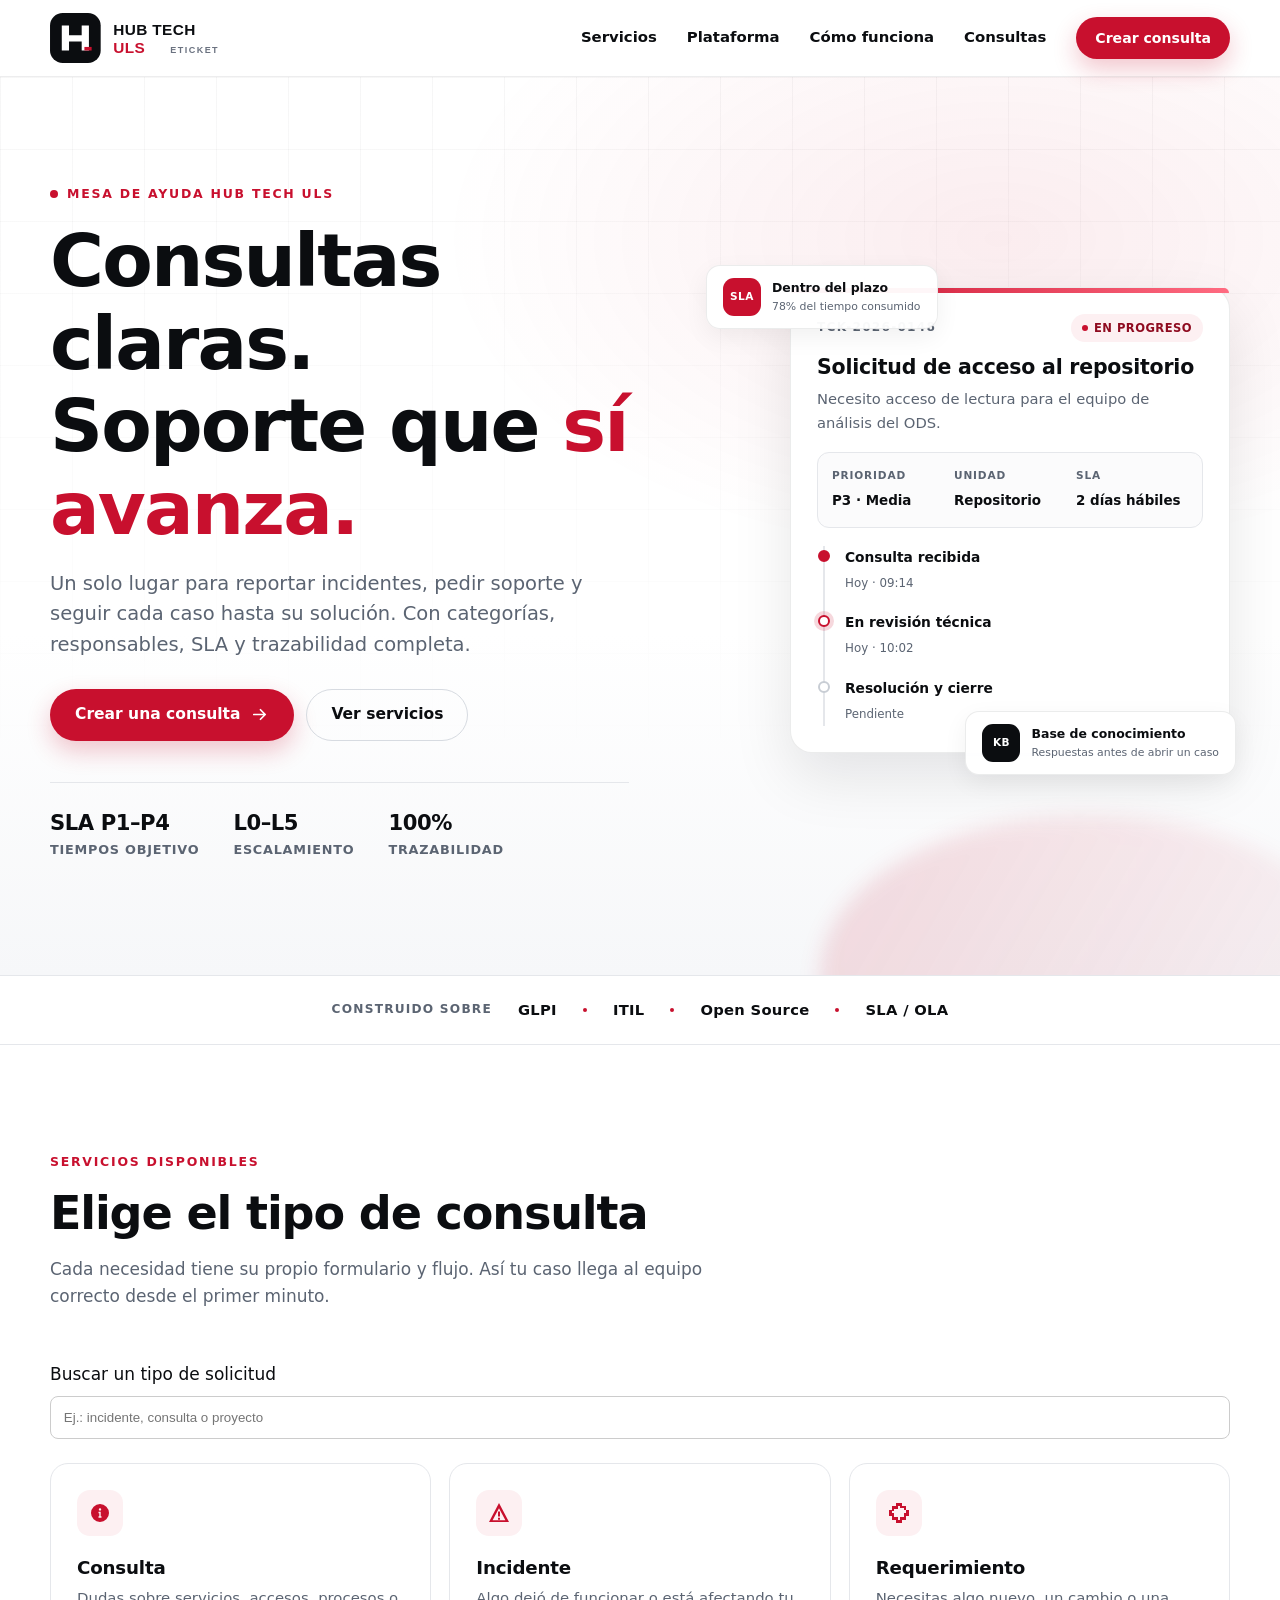
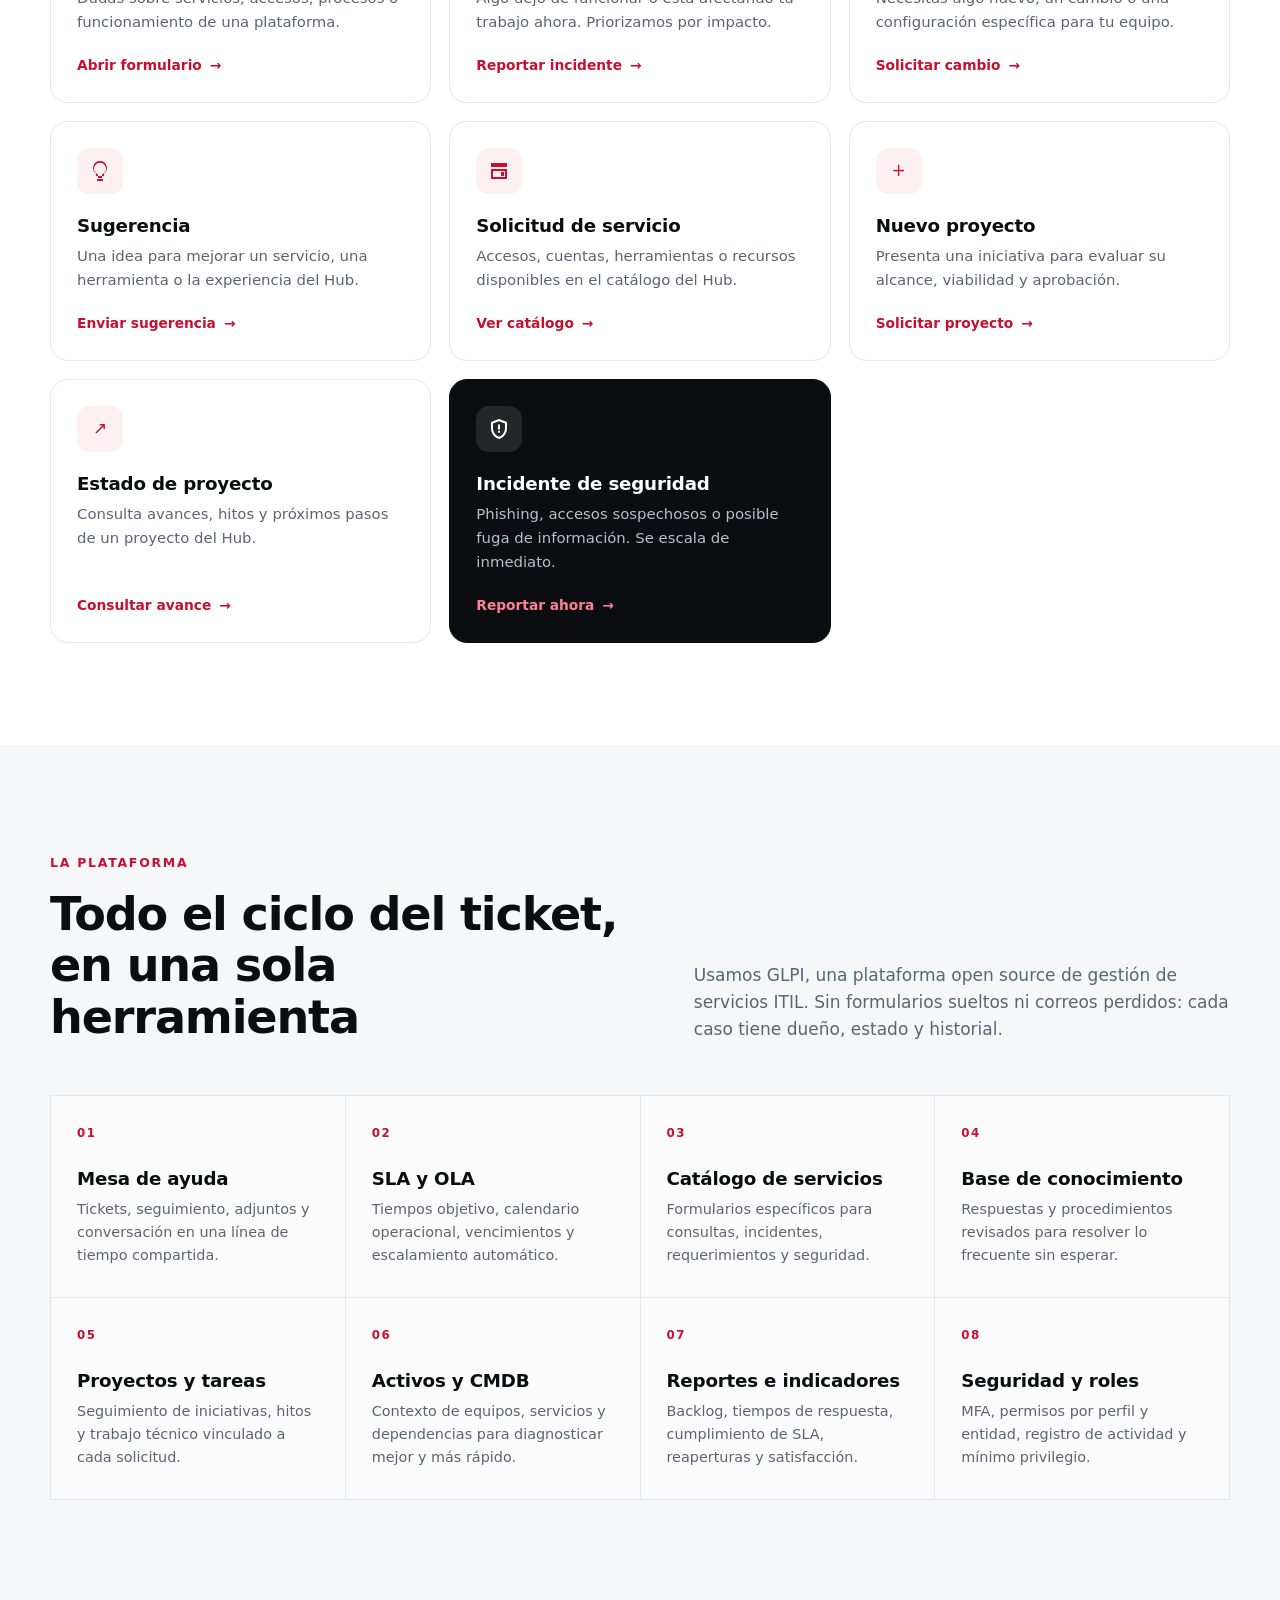
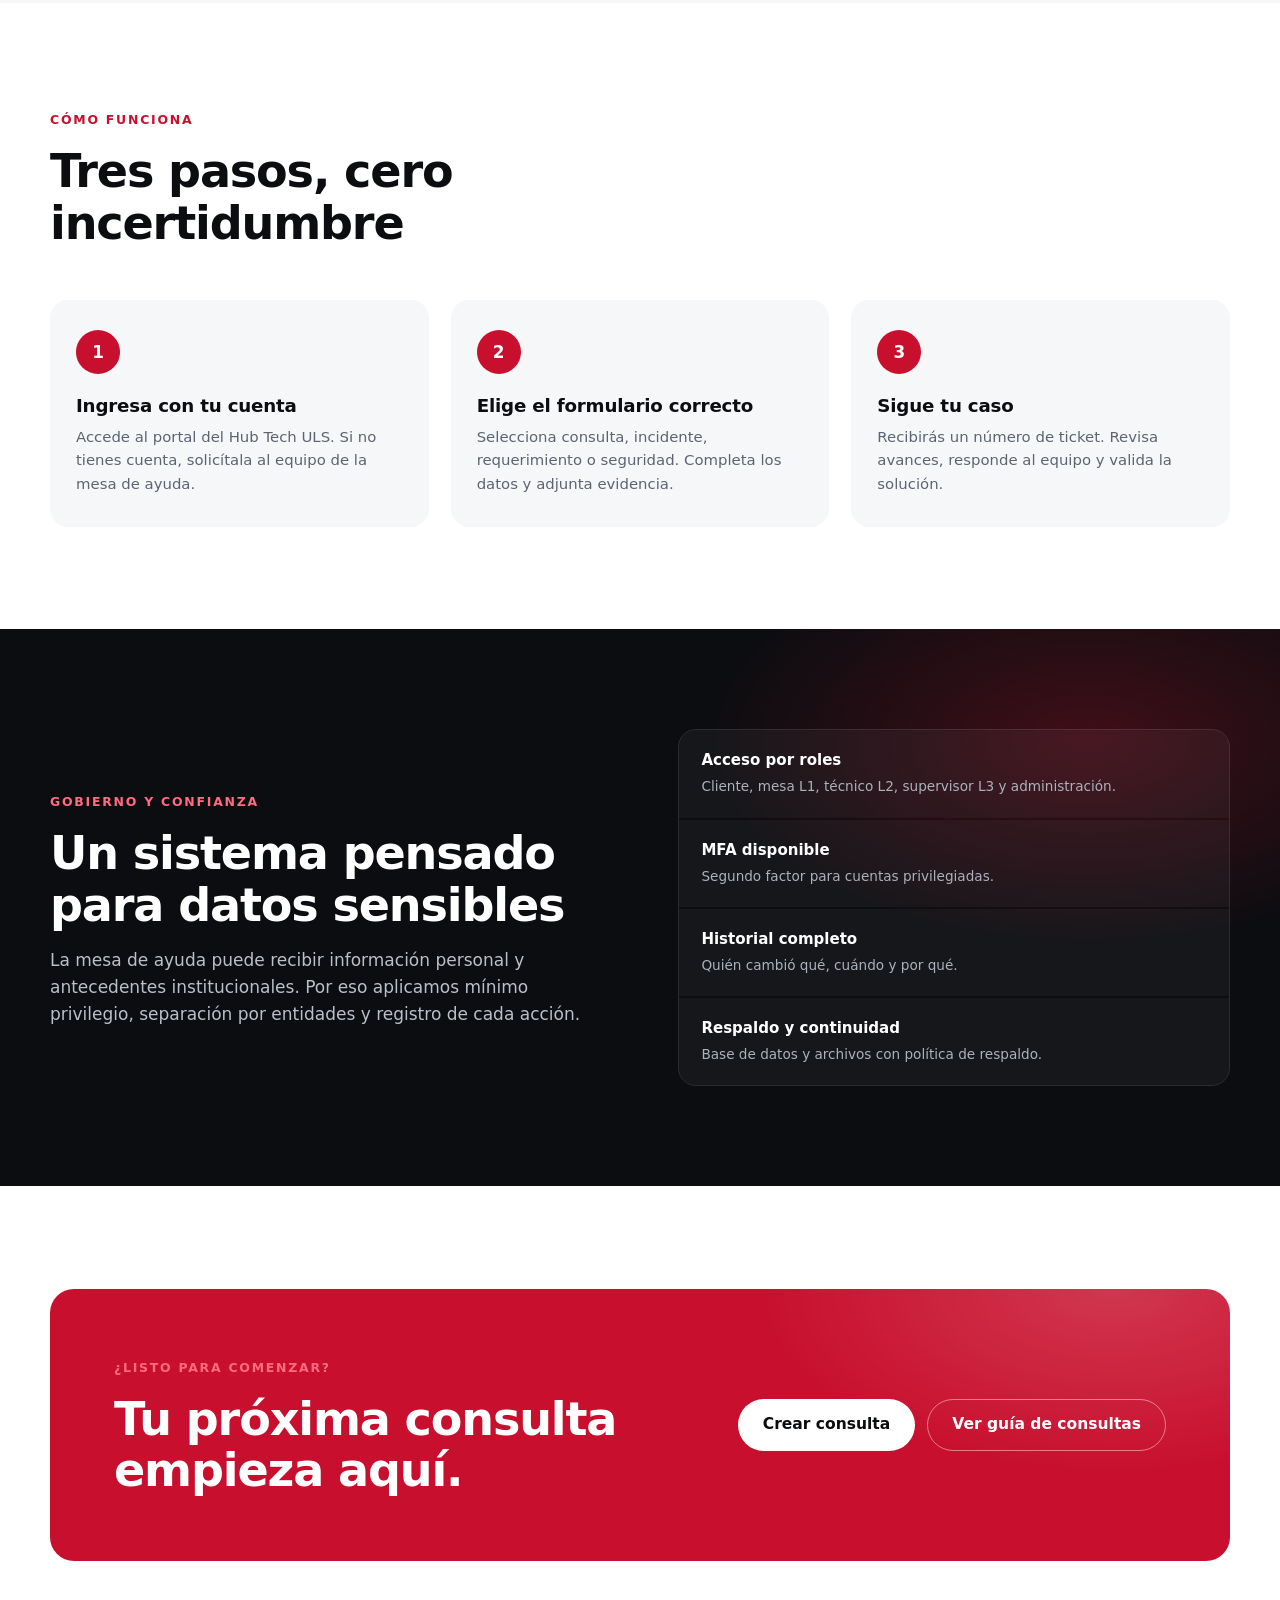
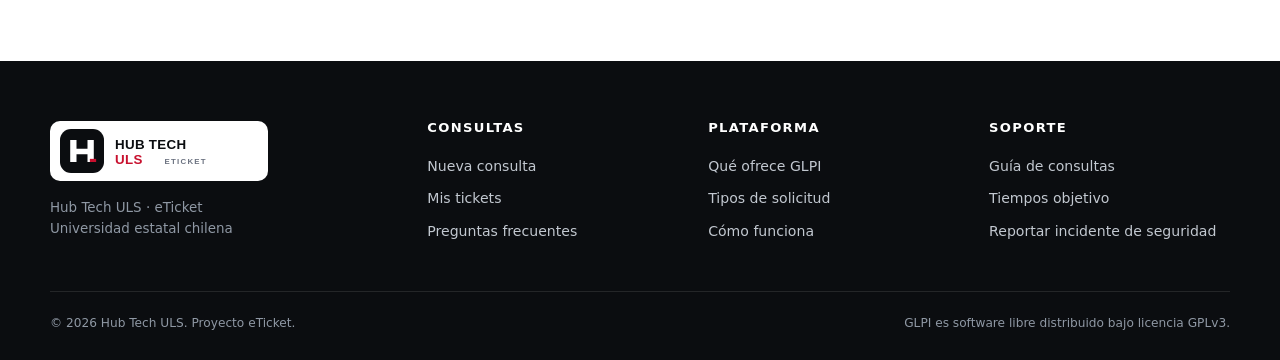
==== site/index.html @ 7a1df79b "Configura GLPI para nivel 1 del Hub Tech ULS con entorno reproducible" ====
<!doctype html>
<html lang="es-CL">
<head>
  <meta charset="utf-8">
  <meta name="viewport" content="width=device-width, initial-scale=1">
  <title>Consultas y Soporte | Hub Tech ULS</title>
  <meta name="description" content="Centro de consultas y mesa de ayuda del Hub Tech ULS. Gestiona incidentes, solicitudes y requerimientos con trazabilidad y SLA.">
  <meta name="theme-color" content="#c8102e">
  <link rel="icon" href="assets/favicon.svg" type="image/svg+xml">
  <link rel="stylesheet" href="assets/styles.css">
</head>
<body>
  <a class="skip-link" href="#contenido">Saltar al contenido</a>

  <header class="site-header">
    <div class="container header-inner">
      <a class="brand" href="index.html" aria-label="Hub Tech ULS - Inicio">
        <img src="assets/logo.svg" alt="Hub Tech ULS" width="252" height="56">
      </a>
      <button class="nav-toggle" type="button" aria-expanded="false" aria-controls="main-nav">
        <span class="sr-only">Abrir menú</span>
        <span></span><span></span><span></span>
      </button>
      <nav class="main-nav" id="main-nav" aria-label="Navegación principal">
        <a href="#servicios">Servicios</a>
        <a href="#glpi">Plataforma</a>
        <a href="#como-funciona">Cómo funciona</a>
        <a href="consultas.html">Consultas</a>
            <a class="btn btn-sm btn-primary" data-glpi-path="/ServiceCatalog" href="http://localhost:8081/ServiceCatalog">Crear consulta</a>
      </nav>
    </div>
  </header>

  <main id="contenido">
    <section class="hero">
      <div class="container hero-grid">
        <div class="hero-copy">
          <p class="eyebrow"><span class="pulse"></span> Mesa de ayuda Hub Tech ULS</p>
          <h1>Consultas claras.<br>Soporte que <span class="accent">sí avanza.</span></h1>
          <p class="lead">Un solo lugar para reportar incidentes, pedir soporte y seguir cada caso hasta su solución. Con categorías, responsables, SLA y trazabilidad completa.</p>
          <div class="hero-actions">
            <a class="btn btn-primary" data-glpi-path="/ServiceCatalog" href="http://localhost:8081/ServiceCatalog">
              Crear una consulta
              <svg viewBox="0 0 20 20" aria-hidden="true"><path d="M4 10h11M11 5l5 5-5 5" fill="none" stroke="currentColor" stroke-width="1.8" stroke-linecap="round" stroke-linejoin="round"/></svg>
            </a>
            <a class="btn btn-ghost" href="#servicios">Ver servicios</a>
          </div>
          <ul class="hero-points" aria-label="Características principales">
            <li><strong>SLA P1–P4</strong><span>Tiempos objetivo</span></li>
            <li><strong>L0–L5</strong><span>Escalamiento</span></li>
            <li><strong>100%</strong><span>Trazabilidad</span></li>
          </ul>
        </div>

        <div class="ticket-visual" aria-hidden="true">
          <div class="ticket-card">
            <div class="ticket-top">
              <span class="ticket-id">TCK-2026-0148</span>
              <span class="chip chip-red">En progreso</span>
            </div>
            <h3>Solicitud de acceso al repositorio</h3>
            <p class="ticket-desc">Necesito acceso de lectura para el equipo de análisis del ODS.</p>
            <div class="ticket-meta">
              <div><span>Prioridad</span><strong>P3 · Media</strong></div>
              <div><span>Unidad</span><strong>Repositorio</strong></div>
              <div><span>SLA</span><strong>2 días hábiles</strong></div>
            </div>
            <div class="timeline">
              <div class="timeline-item done"><span></span><div><strong>Consulta recibida</strong><small>Hoy · 09:14</small></div></div>
              <div class="timeline-item active"><span></span><div><strong>En revisión técnica</strong><small>Hoy · 10:02</small></div></div>
              <div class="timeline-item"><span></span><div><strong>Resolución y cierre</strong><small>Pendiente</small></div></div>
            </div>
          </div>
          <div class="float-card float-card-top">
            <span class="float-icon">SLA</span>
            <div><strong>Dentro del plazo</strong><small>78% del tiempo consumido</small></div>
          </div>
          <div class="float-card float-card-bottom">
            <span class="float-icon float-icon-black">KB</span>
            <div><strong>Base de conocimiento</strong><small>Respuestas antes de abrir un caso</small></div>
          </div>
        </div>
      </div>
      <div class="hero-band" aria-hidden="true"></div>
    </section>

    <section class="logo-strip" aria-label="Tecnologías y marcos de trabajo">
      <div class="container strip-inner">
        <span>Construido sobre</span>
        <strong>GLPI</strong>
        <i></i>
        <strong>ITIL</strong>
        <i></i>
        <strong>Open Source</strong>
        <i></i>
        <strong>SLA / OLA</strong>
      </div>
    </section>

    <section class="section" id="servicios">
      <div class="container">
        <div class="section-head">
          <p class="eyebrow">Servicios disponibles</p>
          <h2>Elige el tipo de consulta</h2>
          <p>Cada necesidad tiene su propio formulario y flujo. Así tu caso llega al equipo correcto desde el primer minuto.</p>
        </div>

        <div style="margin-bottom: 1.5rem">
          <label for="help-search">Buscar un tipo de solicitud</label>
          <input id="help-search" type="search" placeholder="Ej.: incidente, consulta o proyecto" style="display:block;width:100%;padding:.8rem;margin-top:.5rem;border:1px solid #ccc;border-radius:.5rem">
          <p id="search-status" role="status" aria-live="polite"></p>
        </div>
        <div class="service-grid">
          <a class="service-card" data-glpi-path="/ServiceCatalog" href="http://localhost:8081/ServiceCatalog">
            <span class="service-icon">
              <svg viewBox="0 0 24 24" aria-hidden="true"><path d="M12 3a9 9 0 1 0 9 9 9 9 0 0 0-9-9Zm0 4.2a1.2 1.2 0 1 1-1.2 1.2A1.2 1.2 0 0 1 12 7.2Zm1.5 9.6h-3v-1.5h.8v-3h-.8v-1.5h2.2v4.5h.8Z" fill="currentColor"/></svg>
            </span>
            <h3>Consulta</h3>
            <p>Dudas sobre servicios, accesos, procesos o funcionamiento de una plataforma.</p>
            <span class="card-link">Abrir formulario <span aria-hidden="true">→</span></span>
          </a>

          <a class="service-card" data-glpi-path="/ServiceCatalog" href="http://localhost:8081/ServiceCatalog">
            <span class="service-icon">
              <svg viewBox="0 0 24 24" aria-hidden="true"><path d="M12 2 2 21h20L12 2Zm0 5.2 6.4 12.1H5.6L12 7.2Zm-1 3.3h2v5h-2v-5Zm0 6.2h2v2h-2v-2Z" fill="currentColor"/></svg>
            </span>
            <h3>Incidente</h3>
            <p>Algo dejó de funcionar o está afectando tu trabajo ahora. Priorizamos por impacto.</p>
            <span class="card-link">Reportar incidente <span aria-hidden="true">→</span></span>
          </a>

          <a class="service-card" data-glpi-path="/ServiceCatalog" href="http://localhost:8081/ServiceCatalog">
            <span class="service-icon">
              <svg viewBox="0 0 24 24" aria-hidden="true"><path d="M9 2h6v3h4v4h3v6h-3v4h-4v3H9v-3H5v-4H2V9h3V5h4V2Zm2 3v3H7v2H5v2h2v4h4v3h2v-3h4v-4h2V9h-2V7h-4V5h-2Z" fill="currentColor"/></svg>
            </span>
            <h3>Requerimiento</h3>
            <p>Necesitas algo nuevo, un cambio o una configuración específica para tu equipo.</p>
            <span class="card-link">Solicitar cambio <span aria-hidden="true">→</span></span>
          </a>

          <a class="service-card" data-glpi-path="/ServiceCatalog" href="http://localhost:8081/ServiceCatalog">
            <span class="service-icon">
              <svg viewBox="0 0 24 24" aria-hidden="true"><path d="M12 2a7 7 0 0 0-4 12.7V17h8v-2.3A7 7 0 0 0 12 2Zm2 13.5V19h-4v-3.5a6 6 0 1 1 4 0ZM9 20h6v2H9v-2Z" fill="currentColor"/></svg>
            </span>
            <h3>Sugerencia</h3>
            <p>Una idea para mejorar un servicio, una herramienta o la experiencia del Hub.</p>
            <span class="card-link">Enviar sugerencia <span aria-hidden="true">→</span></span>
          </a>

          <a class="service-card" data-glpi-path="/ServiceCatalog" href="http://localhost:8081/ServiceCatalog">
            <span class="service-icon">
              <svg viewBox="0 0 24 24" aria-hidden="true"><path d="M4 4h16v4H4V4Zm0 6h16v10H4V10Zm2 2v6h12v-6H6Zm8 1h3v4h-3v-4Z" fill="currentColor"/></svg>
            </span>
            <h3>Solicitud de servicio</h3>
            <p>Accesos, cuentas, herramientas o recursos disponibles en el catálogo del Hub.</p>
            <span class="card-link">Ver catálogo <span aria-hidden="true">→</span></span>
          </a>

          <a class="service-card" data-glpi-path="/ServiceCatalog" href="http://localhost:8081/ServiceCatalog">
            <span class="service-icon" aria-hidden="true">+</span>
            <h3>Nuevo proyecto</h3>
            <p>Presenta una iniciativa para evaluar su alcance, viabilidad y aprobación.</p>
            <span class="card-link">Solicitar proyecto <span aria-hidden="true">→</span></span>
          </a>
          <a class="service-card" data-glpi-path="/ServiceCatalog" href="http://localhost:8081/ServiceCatalog">
            <span class="service-icon" aria-hidden="true">↗</span>
            <h3>Estado de proyecto</h3>
            <p>Consulta avances, hitos y próximos pasos de un proyecto del Hub.</p>
            <span class="card-link">Consultar avance <span aria-hidden="true">→</span></span>
          </a>
          <a class="service-card service-card-dark" data-glpi-path="/ServiceCatalog" href="http://localhost:8081/ServiceCatalog">
            <span class="service-icon">
              <svg viewBox="0 0 24 24" aria-hidden="true"><path d="M12 2 4 5v6c0 5.2 3.4 9.9 8 11 4.6-1.1 8-5.8 8-11V5l-8-3Zm0 2.2 6 2.3V11c0 4-2.5 7.7-6 8.8C8.5 18.7 6 15 6 11V6.5l6-2.3Zm-1 3.3h2v5h-2v-5Zm0 6.2h2v2h-2v-2Z" fill="currentColor"/></svg>
            </span>
            <h3>Incidente de seguridad</h3>
            <p>Phishing, accesos sospechosos o posible fuga de información. Se escala de inmediato.</p>
            <span class="card-link">Reportar ahora <span aria-hidden="true">→</span></span>
          </a>
        </div>
      </div>
    </section>

    <section class="section section-soft" id="glpi">
      <div class="container">
        <div class="section-head split">
          <div>
            <p class="eyebrow">La plataforma</p>
            <h2>Todo el ciclo del ticket,<br>en una sola herramienta</h2>
          </div>
          <p>Usamos GLPI, una plataforma open source de gestión de servicios ITIL. Sin formularios sueltos ni correos perdidos: cada caso tiene dueño, estado y historial.</p>
        </div>

        <div class="feature-grid">
          <article class="feature">
            <span class="feature-num">01</span>
            <h3>Mesa de ayuda</h3>
            <p>Tickets, seguimiento, adjuntos y conversación en una línea de tiempo compartida.</p>
          </article>
          <article class="feature">
            <span class="feature-num">02</span>
            <h3>SLA y OLA</h3>
            <p>Tiempos objetivo, calendario operacional, vencimientos y escalamiento automático.</p>
          </article>
          <article class="feature">
            <span class="feature-num">03</span>
            <h3>Catálogo de servicios</h3>
            <p>Formularios específicos para consultas, incidentes, requerimientos y seguridad.</p>
          </article>
          <article class="feature">
            <span class="feature-num">04</span>
            <h3>Base de conocimiento</h3>
            <p>Respuestas y procedimientos revisados para resolver lo frecuente sin esperar.</p>
          </article>
          <article class="feature">
            <span class="feature-num">05</span>
            <h3>Proyectos y tareas</h3>
            <p>Seguimiento de iniciativas, hitos y trabajo técnico vinculado a cada solicitud.</p>
          </article>
          <article class="feature">
            <span class="feature-num">06</span>
            <h3>Activos y CMDB</h3>
            <p>Contexto de equipos, servicios y dependencias para diagnosticar mejor y más rápido.</p>
          </article>
          <article class="feature">
            <span class="feature-num">07</span>
            <h3>Reportes e indicadores</h3>
            <p>Backlog, tiempos de respuesta, cumplimiento de SLA, reaperturas y satisfacción.</p>
          </article>
          <article class="feature">
            <span class="feature-num">08</span>
            <h3>Seguridad y roles</h3>
            <p>MFA, permisos por perfil y entidad, registro de actividad y mínimo privilegio.</p>
          </article>
        </div>
      </div>
    </section>

    <section class="section" id="como-funciona">
      <div class="container">
        <div class="section-head">
          <p class="eyebrow">Cómo funciona</p>
          <h2>Tres pasos, cero incertidumbre</h2>
        </div>
        <ol class="steps">
          <li>
            <span class="step-num">1</span>
            <h3>Ingresa con tu cuenta</h3>
            <p>Accede al portal del Hub Tech ULS. Si no tienes cuenta, solicítala al equipo de la mesa de ayuda.</p>
          </li>
          <li>
            <span class="step-num">2</span>
            <h3>Elige el formulario correcto</h3>
            <p>Selecciona consulta, incidente, requerimiento o seguridad. Completa los datos y adjunta evidencia.</p>
          </li>
          <li>
            <span class="step-num">3</span>
            <h3>Sigue tu caso</h3>
            <p>Recibirás un número de ticket. Revisa avances, responde al equipo y valida la solución.</p>
          </li>
        </ol>
      </div>
    </section>

    <section class="security-band">
      <div class="container security-grid">
        <div>
          <p class="eyebrow eyebrow-light">Gobierno y confianza</p>
          <h2>Un sistema pensado para datos sensibles</h2>
          <p class="security-copy">La mesa de ayuda puede recibir información personal y antecedentes institucionales. Por eso aplicamos mínimo privilegio, separación por entidades y registro de cada acción.</p>
        </div>
        <ul class="security-list">
          <li><strong>Acceso por roles</strong><span>Cliente, mesa L1, técnico L2, supervisor L3 y administración.</span></li>
          <li><strong>MFA disponible</strong><span>Segundo factor para cuentas privilegiadas.</span></li>
          <li><strong>Historial completo</strong><span>Quién cambió qué, cuándo y por qué.</span></li>
          <li><strong>Respaldo y continuidad</strong><span>Base de datos y archivos con política de respaldo.</span></li>
        </ul>
      </div>
    </section>

    <section class="section cta-section">
      <div class="container cta-box">
        <div>
          <p class="eyebrow eyebrow-light">¿Listo para comenzar?</p>
          <h2>Tu próxima consulta<br>empieza aquí.</h2>
        </div>
        <div class="cta-actions">
          <a class="btn btn-white" data-glpi-path="/ServiceCatalog" href="http://localhost:8081/ServiceCatalog">Crear consulta</a>
          <a class="btn btn-outline-light" href="consultas.html">Ver guía de consultas</a>
        </div>
      </div>
    </section>
  </main>

  <footer class="site-footer">
    <div class="container footer-grid">
      <div class="footer-brand">
        <img src="assets/logo.svg" alt="Hub Tech ULS" width="252" height="56">
        <p>Hub Tech ULS · eTicket<br>Universidad estatal chilena</p>
      </div>
      <div class="footer-col">
        <h3>Consultas</h3>
        <a data-glpi-path="/ServiceCatalog" href="http://localhost:8081/ServiceCatalog">Nueva consulta</a>
        <a data-glpi-path="/Helpdesk" href="http://localhost:8081/Helpdesk">Mis tickets</a>
        <a data-glpi-path="/front/helpdesk.faq.php" href="http://localhost:8081/front/helpdesk.faq.php">Preguntas frecuentes</a>
      </div>
      <div class="footer-col">
        <h3>Plataforma</h3>
        <a href="#glpi">Qué ofrece GLPI</a>
        <a href="#servicios">Tipos de solicitud</a>
        <a href="#como-funciona">Cómo funciona</a>
      </div>
      <div class="footer-col">
        <h3>Soporte</h3>
        <a href="consultas.html">Guía de consultas</a>
        <a href="consultas.html#tiempos">Tiempos objetivo</a>
        <a href="consultas.html#seguridad">Reportar incidente de seguridad</a>
      </div>
    </div>
    <div class="container footer-bottom">
      <span>© <span data-year>2026</span> Hub Tech ULS. Proyecto eTicket.</span>
      <span>GLPI es software libre distribuido bajo licencia GPLv3.</span>
    </div>
  </footer>

  <script src="config.js"></script>
  <script src="assets/app.js"></script>
</body>
</html>
---- site/assets/styles.css ----
:root {
  --red: #c8102e;
  --red-dark: #8f0b20;
  --red-soft: #fdf0f2;
  --ink: #0b0d10;
  --ink-2: #16191e;
  --muted: #5b6472;
  --line: #e5e7eb;
  --soft: #f6f7f9;
  --white: #ffffff;
  --radius: 18px;
  --radius-sm: 12px;
  --shadow: 0 24px 60px rgba(11, 13, 16, .10);
  --shadow-sm: 0 8px 24px rgba(11, 13, 16, .06);
  --font: "Segoe UI", system-ui, -apple-system, BlinkMacSystemFont, "Helvetica Neue", Arial, sans-serif;
  --container: 1180px;
}

*,
*::before,
*::after {
  box-sizing: border-box;
}

html {
  scroll-behavior: smooth;
}

body {
  margin: 0;
  color: var(--ink);
  background: var(--white);
  font-family: var(--font);
  font-size: 17px;
  line-height: 1.6;
  -webkit-font-smoothing: antialiased;
  text-rendering: optimizeLegibility;
}

img,
svg {
  display: block;
  max-width: 100%;
}

a {
  color: var(--red);
  text-decoration: none;
}

a:hover {
  color: var(--red-dark);
}

h1,
h2,
h3,
p {
  margin-top: 0;
}

h1,
h2,
h3 {
  line-height: 1.12;
  letter-spacing: -0.025em;
  font-weight: 750;
}

h1 {
  font-size: clamp(2.6rem, 6vw, 4.6rem);
  margin-bottom: 1.2rem;
}

h2 {
  font-size: clamp(1.9rem, 3.6vw, 2.9rem);
  margin-bottom: 1rem;
}

h3 {
  font-size: 1.14rem;
  letter-spacing: -0.01em;
  margin-bottom: .55rem;
}

p {
  margin-bottom: 1rem;
}

.container {
  width: min(100% - 48px, var(--container));
  margin-inline: auto;
}

.sr-only {
  position: absolute;
  width: 1px;
  height: 1px;
  padding: 0;
  margin: -1px;
  overflow: hidden;
  clip: rect(0, 0, 0, 0);
  white-space: nowrap;
  border: 0;
}

.skip-link {
  position: fixed;
  top: -100px;
  left: 16px;
  z-index: 200;
  padding: 12px 18px;
  border-radius: 8px;
  background: var(--ink);
  color: var(--white);
  font-weight: 700;
}

.skip-link:focus {
  top: 16px;
}

:focus-visible {
  outline: 3px solid var(--red);
  outline-offset: 3px;
  border-radius: 4px;
}

/* Header */
.site-header {
  position: sticky;
  top: 0;
  z-index: 100;
  background: rgba(255, 255, 255, .92);
  backdrop-filter: saturate(160%) blur(14px);
  border-bottom: 1px solid rgba(11, 13, 16, .07);
}

.header-inner {
  display: flex;
  align-items: center;
  justify-content: space-between;
  gap: 24px;
  min-height: 76px;
}

.brand img {
  width: 228px;
  height: auto;
}

.main-nav {
  display: flex;
  align-items: center;
  gap: 30px;
}

.main-nav > a:not(.btn) {
  position: relative;
  color: var(--ink);
  font-size: .93rem;
  font-weight: 650;
  padding: 6px 0;
}

.main-nav > a:not(.btn)::after {
  content: "";
  position: absolute;
  left: 0;
  right: 0;
  bottom: 0;
  height: 2px;
  background: var(--red);
  transform: scaleX(0);
  transform-origin: left;
  transition: transform .2s ease;
}

.main-nav > a:not(.btn):hover::after,
.main-nav > a.is-active::after {
  transform: scaleX(1);
}

.main-nav > a.is-active {
  color: var(--red);
}

.nav-toggle {
  display: none;
  width: 44px;
  height: 44px;
  padding: 11px;
  border: 1px solid var(--line);
  border-radius: 10px;
  background: var(--white);
  cursor: pointer;
}

.nav-toggle span:not(.sr-only) {
  display: block;
  height: 2px;
  margin: 5px 0;
  background: var(--ink);
  transition: transform .2s ease, opacity .2s ease;
}

/* Buttons */
.btn {
  display: inline-flex;
  align-items: center;
  justify-content: center;
  gap: 10px;
  min-height: 52px;
  padding: 14px 24px;
  border: 1px solid transparent;
  border-radius: 999px;
  font-family: inherit;
  font-size: .97rem;
  font-weight: 700;
  line-height: 1;
  cursor: pointer;
  transition: transform .18s ease, background-color .18s ease, color .18s ease, border-color .18s ease, box-shadow .18s ease;
}

.btn svg {
  width: 19px;
  height: 19px;
  flex: none;
}

.btn:hover {
  transform: translateY(-1px);
}

.btn-sm {
  min-height: 42px;
  padding: 10px 18px;
  font-size: .88rem;
}

.btn-primary {
  background: var(--red);
  color: var(--white);
  box-shadow: 0 10px 24px rgba(200, 16, 46, .24);
}

.btn-primary:hover {
  background: var(--red-dark);
  color: var(--white);
  box-shadow: 0 14px 30px rgba(143, 11, 32, .28);
}

.btn-ghost {
  background: transparent;
  color: var(--ink);
  border-color: #d7dbe1;
}

.btn-ghost:hover {
  color: var(--ink);
  border-color: var(--ink);
  background: var(--white);
}

.btn-white {
  background: var(--white);
  color: var(--ink);
}

.btn-white:hover {
  background: #f2f3f5;
  color: var(--ink);
}

.btn-outline-light {
  background: transparent;
  color: var(--white);
  border-color: rgba(255, 255, 255, .45);
}

.btn-outline-light:hover {
  color: var(--white);
  border-color: var(--white);
  background: rgba(255, 255, 255, .08);
}

/* Shared type */
.eyebrow {
  display: inline-flex;
  align-items: center;
  gap: 9px;
  margin-bottom: 1rem;
  color: var(--red);
  font-size: .78rem;
  font-weight: 800;
  letter-spacing: .14em;
  text-transform: uppercase;
}

.eyebrow-light {
  color: #ff6b81;
}

.pulse {
  width: 8px;
  height: 8px;
  border-radius: 50%;
  background: var(--red);
  box-shadow: 0 0 0 0 rgba(200, 16, 46, .5);
  animation: pulse 2.2s infinite;
}

.accent {
  color: var(--red);
}

.lead {
  max-width: 620px;
  color: var(--muted);
  font-size: clamp(1.05rem, 1.6vw, 1.22rem);
  line-height: 1.55;
}

.muted {
  color: var(--muted);
}

/* Hero */
.hero {
  position: relative;
  overflow: hidden;
  padding: clamp(56px, 8vw, 104px) 0 clamp(72px, 9vw, 120px);
  background:
    radial-gradient(900px 520px at 78% 18%, rgba(200, 16, 46, .08), transparent 62%),
    linear-gradient(180deg, #fff 0%, #fff 62%, var(--soft) 100%);
}

.hero::before {
  content: "";
  position: absolute;
  inset: 0;
  background-image:
    linear-gradient(rgba(11, 13, 16, .035) 1px, transparent 1px),
    linear-gradient(90deg, rgba(11, 13, 16, .035) 1px, transparent 1px);
  background-size: 72px 72px;
  mask-image: linear-gradient(180deg, #000 0%, transparent 78%);
  pointer-events: none;
}

.hero-grid {
  position: relative;
  z-index: 2;
  display: grid;
  grid-template-columns: minmax(0, 1.05fr) minmax(0, .95fr);
  gap: clamp(40px, 6vw, 84px);
  align-items: center;
}

.hero-copy h1 {
  max-width: 760px;
}

.hero-actions {
  display: flex;
  flex-wrap: wrap;
  gap: 12px;
  margin-top: 1.8rem;
}

.hero-points {
  display: flex;
  gap: 34px;
  margin: 2.6rem 0 0;
  padding: 1.4rem 0 0;
  border-top: 1px solid var(--line);
  list-style: none;
}

.hero-points li {
  display: flex;
  flex-direction: column;
}

.hero-points strong {
  font-size: 1.32rem;
  letter-spacing: -0.02em;
}

.hero-points span {
  color: var(--muted);
  font-size: .8rem;
  font-weight: 600;
  letter-spacing: .06em;
  text-transform: uppercase;
}

/* Ticket mock */
.ticket-visual {
  position: relative;
  padding: 22px 0;
}

.ticket-card {
  position: relative;
  z-index: 2;
  max-width: 440px;
  margin-left: auto;
  padding: 26px;
  border: 1px solid rgba(11, 13, 16, .08);
  border-radius: 22px;
  background: var(--white);
  box-shadow: var(--shadow);
}

.ticket-card::before {
  content: "";
  position: absolute;
  inset: 0 0 auto;
  height: 5px;
  border-radius: 22px 22px 0 0;
  background: linear-gradient(90deg, var(--red), #ff6b81);
}

.ticket-top {
  display: flex;
  align-items: center;
  justify-content: space-between;
  gap: 12px;
  margin-bottom: 14px;
}

.ticket-id {
  color: var(--muted);
  font-size: .76rem;
  font-weight: 800;
  letter-spacing: .1em;
}

.chip {
  display: inline-flex;
  align-items: center;
  gap: 6px;
  padding: 5px 11px;
  border-radius: 999px;
  font-size: .72rem;
  font-weight: 800;
  letter-spacing: .04em;
  text-transform: uppercase;
}

.chip-red {
  background: var(--red-soft);
  color: var(--red-dark);
}

.chip-red::before {
  content: "";
  width: 6px;
  height: 6px;
  border-radius: 50%;
  background: var(--red);
}

.ticket-card h3 {
  margin-bottom: .5rem;
  font-size: 1.28rem;
}

.ticket-desc {
  color: var(--muted);
  font-size: .92rem;
}

.ticket-meta {
  display: grid;
  grid-template-columns: repeat(3, 1fr);
  gap: 10px;
  margin: 18px 0;
  padding: 14px;
  border: 1px solid var(--line);
  border-radius: 12px;
  background: #fbfbfc;
}

.ticket-meta span {
  display: block;
  margin-bottom: 2px;
  color: var(--muted);
  font-size: .66rem;
  font-weight: 700;
  letter-spacing: .08em;
  text-transform: uppercase;
}

.ticket-meta strong {
  font-size: .84rem;
}

.timeline {
  border-left: 2px solid var(--line);
  margin-left: 6px;
  padding-left: 20px;
}

.timeline-item {
  position: relative;
  padding: 0 0 16px;
}

.timeline-item:last-child {
  padding-bottom: 0;
}

.timeline-item > span {
  position: absolute;
  left: -27px;
  top: 4px;
  width: 12px;
  height: 12px;
  border: 2px solid #c8cdd4;
  border-radius: 50%;
  background: var(--white);
}

.timeline-item.done > span {
  border-color: var(--red);
  background: var(--red);
}

.timeline-item.active > span {
  border-color: var(--red);
  background: var(--white);
  box-shadow: 0 0 0 4px rgba(200, 16, 46, .16);
}

.timeline-item strong {
  display: block;
  font-size: .86rem;
}

.timeline-item small {
  color: var(--muted);
  font-size: .74rem;
}

.float-card {
  position: absolute;
  z-index: 3;
  display: flex;
  align-items: center;
  gap: 11px;
  padding: 12px 16px;
  border: 1px solid rgba(11, 13, 16, .08);
  border-radius: 14px;
  background: rgba(255, 255, 255, .96);
  box-shadow: var(--shadow-sm);
  animation: float 5s ease-in-out infinite;
}

.float-card strong {
  display: block;
  font-size: .78rem;
}

.float-card small {
  display: block;
  color: var(--muted);
  font-size: .68rem;
}

.float-card-top {
  top: 0;
  left: 0;
}

.float-card-bottom {
  right: -6px;
  bottom: 0;
  animation-delay: -2.4s;
}

.float-icon {
  display: grid;
  place-items: center;
  width: 38px;
  height: 38px;
  border-radius: 11px;
  background: var(--red);
  color: var(--white);
  font-size: .66rem;
  font-weight: 900;
  letter-spacing: .04em;
}

.float-icon-black {
  background: var(--ink);
}

.hero-band {
  position: absolute;
  z-index: 1;
  right: -80px;
  bottom: -160px;
  width: 540px;
  height: 320px;
  border-radius: 50%;
  background: linear-gradient(120deg, rgba(200, 16, 46, .14), rgba(200, 16, 46, .02));
  filter: blur(10px);
}

/* Logo strip */
.logo-strip {
  border-top: 1px solid var(--line);
  border-bottom: 1px solid var(--line);
  background: var(--white);
}

.strip-inner {
  display: flex;
  align-items: center;
  justify-content: center;
  flex-wrap: wrap;
  gap: 18px 26px;
  padding: 22px 0;
}

.strip-inner span {
  color: var(--muted);
  font-size: .76rem;
  font-weight: 700;
  letter-spacing: .1em;
  text-transform: uppercase;
}

.strip-inner strong {
  font-size: .92rem;
  letter-spacing: .02em;
}

.strip-inner i {
  width: 4px;
  height: 4px;
  border-radius: 50%;
  background: var(--red);
}

/* Sections */
.section {
  padding: clamp(64px, 8vw, 110px) 0;
}

.section-soft {
  background: var(--soft);
}

.section-tight {
  padding: 56px 0 72px;
}

.section-head {
  max-width: 720px;
  margin-bottom: clamp(32px, 4vw, 52px);
}

.section-head p:not(.eyebrow) {
  color: var(--muted);
  margin-bottom: 0;
}

.section-head.split {
  display: grid;
  grid-template-columns: 1fr .9fr;
  gap: 48px;
  max-width: none;
  align-items: end;
}

.section-head.split h2 {
  margin-bottom: 0;
}

/* Services */
.service-grid {
  display: grid;
  grid-template-columns: repeat(3, 1fr);
  gap: 18px;
}

.service-card {
  display: flex;
  flex-direction: column;
  min-height: 236px;
  padding: 26px;
  border: 1px solid var(--line);
  border-radius: var(--radius);
  background: var(--white);
  color: var(--ink);
  transition: transform .2s ease, border-color .2s ease, box-shadow .2s ease;
}

.service-card:hover {
  transform: translateY(-4px);
  border-color: rgba(200, 16, 46, .38);
  box-shadow: var(--shadow-sm);
  color: var(--ink);
}

.service-icon {
  display: grid;
  place-items: center;
  width: 46px;
  height: 46px;
  margin-bottom: 22px;
  border-radius: 13px;
  background: var(--red-soft);
  color: var(--red);
}

.service-icon svg {
  width: 24px;
  height: 24px;
}

.service-card p {
  color: var(--muted);
  font-size: .93rem;
  margin-bottom: 1.2rem;
}

.card-link {
  display: inline-flex;
  align-items: center;
  gap: 8px;
  margin-top: auto;
  color: var(--red);
  font-size: .86rem;
  font-weight: 800;
}

.card-link span {
  transition: transform .2s ease;
}

.service-card:hover .card-link span,
.quick-card:hover .card-link span {
  transform: translateX(4px);
}

.service-card-dark {
  border-color: var(--ink);
  background: var(--ink);
  color: var(--white);
}

.service-card-dark:hover {
  color: var(--white);
  border-color: var(--ink);
}

.service-card-dark .service-icon {
  background: rgba(255, 255, 255, .1);
  color: var(--white);
}

.service-card-dark p {
  color: #b9c0ca;
}

.service-card-dark .card-link {
  color: #ff8194;
}

/* Features */
.feature-grid {
  display: grid;
  grid-template-columns: repeat(4, 1fr);
  border-top: 1px solid var(--line);
  border-left: 1px solid var(--line);
}

.feature {
  padding: 28px 26px 30px;
  border-right: 1px solid var(--line);
  border-bottom: 1px solid var(--line);
  background: rgba(255, 255, 255, .55);
}

.feature-num {
  display: block;
  margin-bottom: 26px;
  color: var(--red);
  font-size: .74rem;
  font-weight: 900;
  letter-spacing: .12em;
}

.feature p {
  margin-bottom: 0;
  color: var(--muted);
  font-size: .9rem;
}

/* Steps */
.steps {
  display: grid;
  grid-template-columns: repeat(3, 1fr);
  gap: 22px;
  margin: 0;
  padding: 0;
  list-style: none;
  counter-reset: step;
}

.steps li {
  position: relative;
  padding: 30px 26px;
  border-radius: var(--radius);
  background: var(--soft);
}

.step-num {
  display: grid;
  place-items: center;
  width: 44px;
  height: 44px;
  margin-bottom: 22px;
  border-radius: 50%;
  background: var(--red);
  color: var(--white);
  font-size: 1.05rem;
  font-weight: 800;
}

.steps p {
  margin-bottom: 0;
  color: var(--muted);
  font-size: .93rem;
}

/* Security band */
.security-band {
  padding: clamp(64px, 8vw, 100px) 0;
  background:
    radial-gradient(600px 320px at 85% 20%, rgba(200, 16, 46, .28), transparent 65%),
    var(--ink);
  color: var(--white);
}

.security-grid {
  display: grid;
  grid-template-columns: 1fr 1fr;
  gap: clamp(36px, 6vw, 80px);
  align-items: center;
}

.security-grid h2 {
  color: var(--white);
}

.security-copy {
  color: #b9c0ca;
  margin-bottom: 0;
}

.security-list {
  display: grid;
  gap: 2px;
  margin: 0;
  padding: 0;
  list-style: none;
  border: 1px solid rgba(255, 255, 255, .13);
  border-radius: var(--radius);
  overflow: hidden;
}

.security-list li {
  padding: 18px 22px;
  background: rgba(255, 255, 255, .045);
}

.security-list strong {
  display: block;
  font-size: .94rem;
}

.security-list span {
  color: #aab2bd;
  font-size: .85rem;
}

.security-cta {
  padding: 32px;
  border: 1px solid rgba(255, 255, 255, .14);
  border-radius: var(--radius);
  background: rgba(255, 255, 255, .05);
}

.security-cta p {
  margin: 18px 0 0;
  color: #aab2bd;
  font-size: .86rem;
}

/* CTA */
.cta-section {
  padding-bottom: clamp(64px, 8vw, 100px);
}

.cta-box {
  display: flex;
  align-items: center;
  justify-content: space-between;
  gap: 40px;
  padding: clamp(36px, 5vw, 64px);
  border-radius: 24px;
  background:
    radial-gradient(500px 260px at 90% 0%, rgba(255, 255, 255, .16), transparent 70%),
    var(--red);
  color: var(--white);
}

.cta-box h2 {
  margin-bottom: 0;
  color: var(--white);
}

.cta-actions {
  display: flex;
  flex-wrap: wrap;
  gap: 12px;
}

/* Page hero */
.page-hero {
  padding: clamp(50px, 6vw, 84px) 0;
  background:
    radial-gradient(800px 400px at 88% 12%, rgba(200, 16, 46, .09), transparent 65%),
    var(--white);
  border-bottom: 1px solid var(--line);
}

.page-hero-grid {
  display: grid;
  grid-template-columns: 1.1fr .9fr;
  gap: clamp(36px, 6vw, 72px);
  align-items: center;
}

.page-hero h1 {
  margin-bottom: 1rem;
}

.page-hero-actions {
  display: grid;
  gap: 14px;
}

.action-card {
  display: flex;
  align-items: center;
  gap: 16px;
  padding: 20px 22px;
  border: 1px solid var(--line);
  border-radius: 16px;
  background: var(--white);
  color: var(--ink);
  box-shadow: var(--shadow-sm);
  transition: transform .2s ease, border-color .2s ease;
}

.action-card:hover {
  transform: translateY(-2px);
  border-color: rgba(200, 16, 46, .4);
  color: var(--ink);
}

.action-card-primary {
  border-color: var(--ink);
  background: var(--ink);
  color: var(--white);
}

.action-card-primary:hover {
  border-color: var(--ink);
  color: var(--white);
}

.action-icon {
  display: grid;
  place-items: center;
  width: 46px;
  height: 46px;
  flex: none;
  border-radius: 12px;
  background: var(--red);
  color: var(--white);
}

.action-icon svg {
  width: 24px;
  height: 24px;
}

.action-icon-dark {
  background: var(--soft);
  color: var(--ink);
}

.action-card strong {
  display: block;
  font-size: 1rem;
}

.action-card small {
  display: block;
  color: var(--muted);
  font-size: .82rem;
}

.action-card-primary small {
  color: #b9c0ca;
}

.action-arrow {
  margin-left: auto;
  font-size: 1.3rem;
  transition: transform .2s ease;
}

.action-card:hover .action-arrow {
  transform: translateX(4px);
}

/* Quick cards */
.quick-grid {
  display: grid;
  grid-template-columns: repeat(4, 1fr);
  gap: 16px;
}

.quick-card {
  display: flex;
  flex-direction: column;
  min-height: 210px;
  padding: 24px;
  border: 1px solid var(--line);
  border-radius: var(--radius);
  background: var(--white);
  color: var(--ink);
  transition: transform .2s ease, border-color .2s ease, box-shadow .2s ease;
}

.quick-card:hover {
  transform: translateY(-3px);
  border-color: rgba(200, 16, 46, .4);
  box-shadow: var(--shadow-sm);
  color: var(--ink);
}

.quick-tag {
  display: inline-block;
  align-self: flex-start;
  margin-bottom: 18px;
  padding: 4px 10px;
  border-radius: 999px;
  background: var(--red-soft);
  color: var(--red-dark);
  font-size: .68rem;
  font-weight: 800;
  letter-spacing: .08em;
  text-transform: uppercase;
}

.quick-card p {
  color: var(--muted);
  font-size: .88rem;
}

.quick-card .card-link {
  margin-top: auto;
}

.quick-card-security {
  border-color: var(--ink);
  background: var(--ink);
  color: var(--white);
}

.quick-card-security:hover {
  color: var(--white);
}

.quick-card-security .quick-tag {
  background: rgba(255, 255, 255, .12);
  color: #ff8194;
}

.quick-card-security p {
  color: #b9c0ca;
}

.quick-card-security .card-link {
  color: #ff8194;
}

/* Two columns, check list, info panel */
.two-col {
  display: grid;
  grid-template-columns: 1fr 1fr;
  gap: clamp(36px, 6vw, 80px);
  align-items: start;
}

.check-list {
  display: grid;
  gap: 18px;
  margin: 28px 0 0;
  padding: 0;
  list-style: none;
}

.check-list li {
  position: relative;
  padding-left: 34px;
}

.check-list li::before {
  content: "";
  position: absolute;
  left: 0;
  top: 4px;
  width: 18px;
  height: 18px;
  border-radius: 50%;
  background: var(--red);
  box-shadow: inset 0 0 0 4px var(--white);
}

.check-list strong {
  display: block;
  font-size: .95rem;
}

.check-list span {
  color: var(--muted);
  font-size: .88rem;
}

.info-panel {
  padding: 30px;
  border: 1px solid var(--line);
  border-radius: var(--radius);
  background: var(--white);
  box-shadow: var(--shadow-sm);
}

.info-panel h3 {
  margin-bottom: .4rem;
}

.sla-table {
  width: 100%;
  margin: 20px 0;
  border-collapse: collapse;
  font-size: .87rem;
}

.sla-table th,
.sla-table td {
  padding: 11px 8px;
  border-bottom: 1px solid var(--line);
  text-align: left;
}

.sla-table th {
  color: var(--muted);
  font-size: .66rem;
  font-weight: 800;
  letter-spacing: .08em;
  text-transform: uppercase;
}

.sla-table td:last-child,
.sla-table th:last-child {
  text-align: right;
}

.sla-table td:nth-child(2),
.sla-table th:nth-child(2) {
  text-align: right;
}

.prio {
  display: inline-grid;
  place-items: center;
  width: 30px;
  height: 22px;
  margin-right: 6px;
  border-radius: 5px;
  font-size: .66rem;
  font-weight: 900;
}

.prio-p1 {
  background: var(--red);
  color: var(--white);
}

.prio-p2 {
  background: #ffe1b8;
  color: #7a4300;
}

.prio-p3 {
  background: #dfe8ff;
  color: #1d3f8f;
}

.prio-p4 {
  background: var(--soft);
  color: var(--muted);
}

.note {
  margin-bottom: 0;
  padding-top: 14px;
  border-top: 1px solid var(--line);
  color: var(--muted);
  font-size: .78rem;
  line-height: 1.5;
}

.mini-grid {
  display: grid;
  grid-template-columns: 1fr 1fr;
  gap: 12px;
  margin: 26px 0;
}

.mini-card {
  padding: 18px;
  border: 1px solid var(--line);
  border-radius: 12px;
  background: var(--white);
}

.mini-card strong {
  display: block;
  margin-bottom: 3px;
  font-size: .92rem;
}

.mini-card span {
  color: var(--muted);
  font-size: .82rem;
}

.inline-actions {
  display: flex;
  flex-wrap: wrap;
  gap: 10px;
}

/* FAQ */
.faq h2 {
  margin-bottom: 20px;
}

.faq details {
  border-bottom: 1px solid var(--line);
}

.faq summary {
  display: flex;
  align-items: center;
  justify-content: space-between;
  gap: 16px;
  padding: 20px 0;
  cursor: pointer;
  font-weight: 700;
  list-style: none;
}

.faq summary::-webkit-details-marker {
  display: none;
}

.faq summary::after {
  content: "+";
  flex: none;
  color: var(--red);
  font-size: 1.4rem;
  font-weight: 400;
  line-height: 1;
}

.faq details[open] summary::after {
  content: "−";
}

.faq details p {
  margin: 0 0 20px;
  padding-right: 32px;
  color: var(--muted);
  font-size: .91rem;
}

/* Footer */
.site-footer {
  padding: 60px 0 26px;
  background: var(--ink);
  color: #c2c8d0;
}

.footer-grid {
  display: grid;
  grid-template-columns: 1.4fr 1fr 1fr 1fr;
  gap: 40px;
  padding-bottom: 44px;
}

.footer-brand img {
  width: 218px;
  height: auto;
  margin-bottom: 16px;
  padding: 8px 10px;
  border-radius: 10px;
  background: var(--white);
}

.footer-brand p {
  margin: 0;
  color: #8f98a4;
  font-size: .84rem;
  line-height: 1.6;
}

.footer-col h3 {
  margin-bottom: 14px;
  color: var(--white);
  font-size: .82rem;
  font-weight: 800;
  letter-spacing: .1em;
  text-transform: uppercase;
}

.footer-col a {
  display: block;
  padding: 5px 0;
  color: #c2c8d0;
  font-size: .88rem;
}

.footer-col a:hover {
  color: var(--white);
}

.footer-bottom {
  display: flex;
  justify-content: space-between;
  gap: 20px;
  padding-top: 22px;
  border-top: 1px solid rgba(255, 255, 255, .1);
  color: #8f98a4;
  font-size: .76rem;
}

/* Motion */
@keyframes pulse {
  0% { box-shadow: 0 0 0 0 rgba(200, 16, 46, .45); }
  70% { box-shadow: 0 0 0 10px rgba(200, 16, 46, 0); }
  100% { box-shadow: 0 0 0 0 rgba(200, 16, 46, 0); }
}

@keyframes float {
  0%, 100% { transform: translateY(0); }
  50% { transform: translateY(-7px); }
}

/* Responsive */
@media (max-width: 1020px) {
  .hero-grid,
  .page-hero-grid {
    grid-template-columns: 1fr;
  }

  .ticket-visual {
    max-width: 560px;
    margin-inline: auto;
    width: 100%;
  }

  .ticket-card {
    margin-inline: auto;
  }

  .float-card-top {
    left: -4px;
  }

  .float-card-bottom {
    right: -4px;
  }

  .feature-grid {
    grid-template-columns: repeat(2, 1fr);
  }

  .service-grid {
    grid-template-columns: repeat(2, 1fr);
  }

  .quick-grid {
    grid-template-columns: repeat(2, 1fr);
  }

  .footer-grid {
    grid-template-columns: 1fr 1fr 1fr;
  }

  .footer-brand {
    grid-column: 1 / -1;
  }
}

@media (max-width: 860px) {
  .nav-toggle {
    display: block;
  }

  .main-nav {
    position: absolute;
    top: 76px;
    left: 0;
    right: 0;
    display: none;
    flex-direction: column;
    align-items: stretch;
    gap: 0;
    padding: 12px 24px 24px;
    border-bottom: 1px solid var(--line);
    background: var(--white);
    box-shadow: 0 20px 30px rgba(11, 13, 16, .08);
  }

  .main-nav.is-open {
    display: flex;
  }

  .main-nav > a:not(.btn) {
    padding: 14px 0;
    border-bottom: 1px solid var(--line);
  }

  .main-nav .btn {
    margin-top: 16px;
  }

  .main-nav > a:not(.btn)::after {
    display: none;
  }

  .section-head.split,
  .security-grid,
  .two-col {
    grid-template-columns: 1fr;
  }

  .cta-box {
    flex-direction: column;
    align-items: flex-start;
  }

  .steps {
    grid-template-columns: 1fr;
  }

  .footer-grid {
    grid-template-columns: 1fr 1fr;
  }
}

@media (max-width: 640px) {
  body {
    font-size: 16px;
  }

  .container {
    width: min(100% - 32px, var(--container));
  }

  .header-inner {
    min-height: 68px;
  }

  .brand img {
    width: 198px;
  }

  .main-nav {
    top: 68px;
  }

  .hero-points {
    flex-wrap: wrap;
    gap: 20px 28px;
  }

  .ticket-meta {
    grid-template-columns: 1fr;
  }

  .float-card {
    display: none;
  }

  .service-grid,
  .quick-grid,
  .feature-grid,
  .mini-grid {
    grid-template-columns: 1fr;
  }

  .service-card {
    min-height: 0;
  }

  .quick-card {
    min-height: 0;
  }

  .cta-actions,
  .hero-actions {
    width: 100%;
  }

  .footer-grid {
    grid-template-columns: 1fr;
    gap: 30px;
  }

  .footer-bottom {
    flex-direction: column;
  }

  .security-cta,
  .info-panel {
    padding: 24px;
  }
}

@media (prefers-reduced-motion: reduce) {
  html {
    scroll-behavior: auto;
  }

  *,
  *::before,
  *::after {
    animation-duration: .01ms !important;
    animation-iteration-count: 1 !important;
    transition-duration: .01ms !important;
  }
}
:where([hidden]) { display: none !important; }
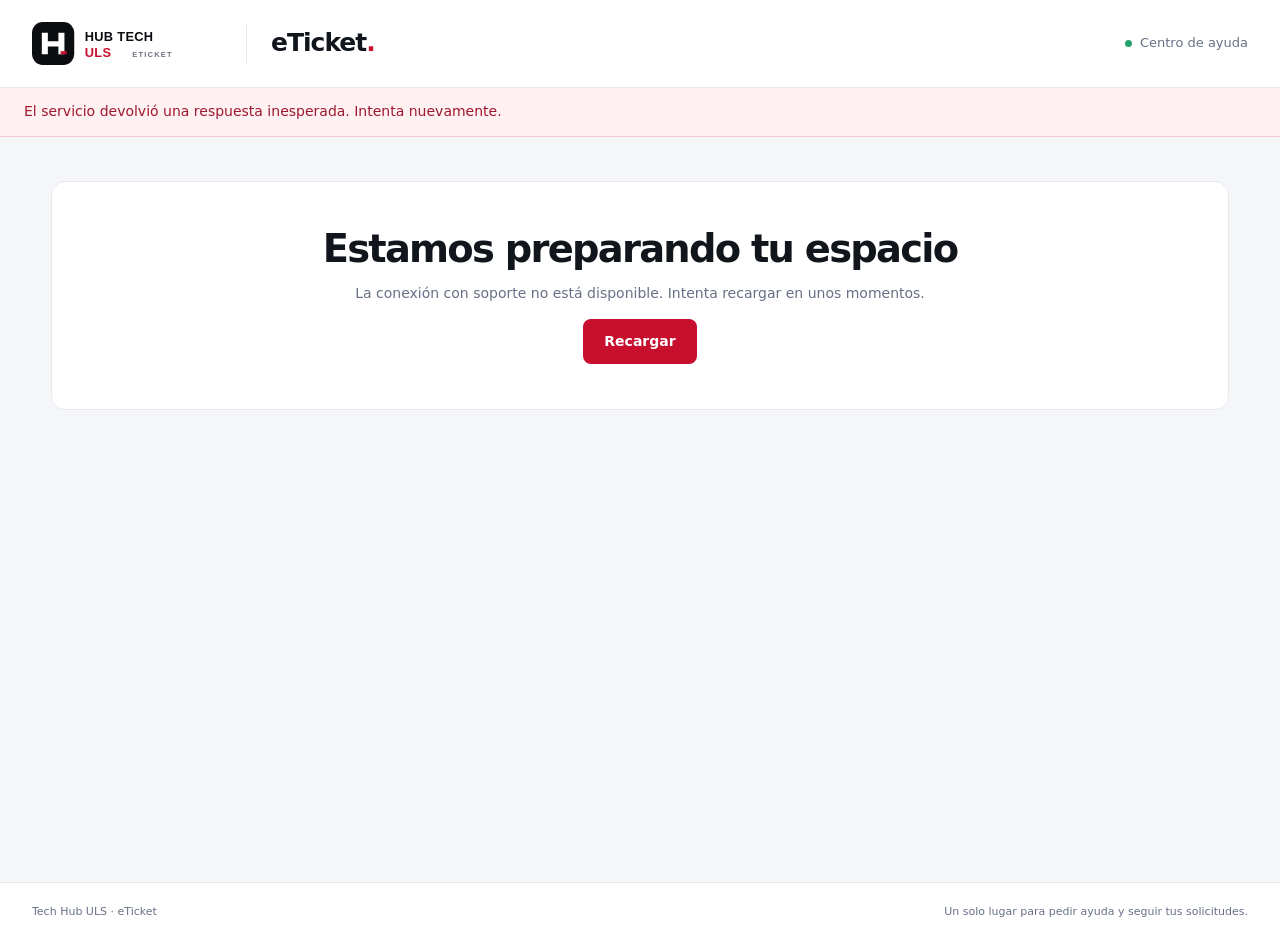
==== commit 38e33363: "Implementa portal eTicket con GLPI y administración por roles" ====
--- a/site/index.html
+++ b/site/index.html
@@ -3,326 +3,36 @@
 <head>
   <meta charset="utf-8">
   <meta name="viewport" content="width=device-width, initial-scale=1">
-  <title>Consultas y Soporte | Hub Tech ULS</title>
-  <meta name="description" content="Centro de consultas y mesa de ayuda del Hub Tech ULS. Gestiona incidentes, solicitudes y requerimientos con trazabilidad y SLA.">
   <meta name="theme-color" content="#c8102e">
+  <title>eTicket · Centro de ayuda Tech Hub</title>
   <link rel="icon" href="assets/favicon.svg" type="image/svg+xml">
-  <link rel="stylesheet" href="assets/styles.css">
+  <link rel="stylesheet" href="assets/portal.css">
+  <script src="config.js" defer></script>
+  <script src="assets/portal.js" defer></script>
 </head>
 <body>
-  <a class="skip-link" href="#contenido">Saltar al contenido</a>
-
-  <header class="site-header">
-    <div class="container header-inner">
-      <a class="brand" href="index.html" aria-label="Hub Tech ULS - Inicio">
-        <img src="assets/logo.svg" alt="Hub Tech ULS" width="252" height="56">
-      </a>
-      <button class="nav-toggle" type="button" aria-expanded="false" aria-controls="main-nav">
-        <span class="sr-only">Abrir menú</span>
-        <span></span><span></span><span></span>
-      </button>
-      <nav class="main-nav" id="main-nav" aria-label="Navegación principal">
-        <a href="#servicios">Servicios</a>
-        <a href="#glpi">Plataforma</a>
-        <a href="#como-funciona">Cómo funciona</a>
-        <a href="consultas.html">Consultas</a>
-            <a class="btn btn-sm btn-primary" data-glpi-path="/ServiceCatalog" href="http://localhost:8081/ServiceCatalog">Crear consulta</a>
+  <a class="skip-link" href="#main">Saltar al contenido</a>
+  <header class="topbar">
+    <a class="brand" href="#/inicio" aria-label="eTicket, inicio"><img src="assets/logo.svg" alt="Tech Hub ULS" width="216" height="48"><span>eTicket<span class="brand-dot">.</span></span></a>
+    <div class="top-actions"><a id="origin-link" class="back-link" hidden>← Volver al sitio de origen</a><span class="service-label"><span></span> Centro de ayuda</span><button id="logout" class="button subtle small" hidden>Cerrar sesión</button></div>
+  </header>
+  <div id="notice" class="notice" role="status" aria-live="polite" hidden></div>
+  <div class="workspace" id="workspace">
+    <aside id="sidebar" class="sidebar" hidden>
+      <p class="nav-label">MI ESPACIO</p>
+      <nav aria-label="Navegación principal">
+        <a href="#/inicio" data-nav="inicio"><span aria-hidden="true">⌂</span> Inicio</a>
+        <a href="#/nueva" data-nav="nueva" id="new-nav"><span aria-hidden="true">＋</span> Crear solicitud</a>
+        <a href="#/tickets" data-nav="tickets"><span aria-hidden="true">▤</span> <span id="tickets-nav-label">Mis solicitudes</span></a>
+        <a href="#/administracion" data-nav="administracion" id="admin-nav" hidden><span aria-hidden="true">⚙</span> Administración</a>
       </nav>
-    </div>
-  </header>
-
-  <main id="contenido">
-    <section class="hero">
-      <div class="container hero-grid">
-        <div class="hero-copy">
-          <p class="eyebrow"><span class="pulse"></span> Mesa de ayuda Hub Tech ULS</p>
-          <h1>Consultas claras.<br>Soporte que <span class="accent">sí avanza.</span></h1>
-          <p class="lead">Un solo lugar para reportar incidentes, pedir soporte y seguir cada caso hasta su solución. Con categorías, responsables, SLA y trazabilidad completa.</p>
-          <div class="hero-actions">
-            <a class="btn btn-primary" data-glpi-path="/ServiceCatalog" href="http://localhost:8081/ServiceCatalog">
-              Crear una consulta
-              <svg viewBox="0 0 20 20" aria-hidden="true"><path d="M4 10h11M11 5l5 5-5 5" fill="none" stroke="currentColor" stroke-width="1.8" stroke-linecap="round" stroke-linejoin="round"/></svg>
-            </a>
-            <a class="btn btn-ghost" href="#servicios">Ver servicios</a>
-          </div>
-          <ul class="hero-points" aria-label="Características principales">
-            <li><strong>SLA P1–P4</strong><span>Tiempos objetivo</span></li>
-            <li><strong>L0–L5</strong><span>Escalamiento</span></li>
-            <li><strong>100%</strong><span>Trazabilidad</span></li>
-          </ul>
-        </div>
-
-        <div class="ticket-visual" aria-hidden="true">
-          <div class="ticket-card">
-            <div class="ticket-top">
-              <span class="ticket-id">TCK-2026-0148</span>
-              <span class="chip chip-red">En progreso</span>
-            </div>
-            <h3>Solicitud de acceso al repositorio</h3>
-            <p class="ticket-desc">Necesito acceso de lectura para el equipo de análisis del ODS.</p>
-            <div class="ticket-meta">
-              <div><span>Prioridad</span><strong>P3 · Media</strong></div>
-              <div><span>Unidad</span><strong>Repositorio</strong></div>
-              <div><span>SLA</span><strong>2 días hábiles</strong></div>
-            </div>
-            <div class="timeline">
-              <div class="timeline-item done"><span></span><div><strong>Consulta recibida</strong><small>Hoy · 09:14</small></div></div>
-              <div class="timeline-item active"><span></span><div><strong>En revisión técnica</strong><small>Hoy · 10:02</small></div></div>
-              <div class="timeline-item"><span></span><div><strong>Resolución y cierre</strong><small>Pendiente</small></div></div>
-            </div>
-          </div>
-          <div class="float-card float-card-top">
-            <span class="float-icon">SLA</span>
-            <div><strong>Dentro del plazo</strong><small>78% del tiempo consumido</small></div>
-          </div>
-          <div class="float-card float-card-bottom">
-            <span class="float-icon float-icon-black">KB</span>
-            <div><strong>Base de conocimiento</strong><small>Respuestas antes de abrir un caso</small></div>
-          </div>
-        </div>
-      </div>
-      <div class="hero-band" aria-hidden="true"></div>
-    </section>
-
-    <section class="logo-strip" aria-label="Tecnologías y marcos de trabajo">
-      <div class="container strip-inner">
-        <span>Construido sobre</span>
-        <strong>GLPI</strong>
-        <i></i>
-        <strong>ITIL</strong>
-        <i></i>
-        <strong>Open Source</strong>
-        <i></i>
-        <strong>SLA / OLA</strong>
-      </div>
-    </section>
-
-    <section class="section" id="servicios">
-      <div class="container">
-        <div class="section-head">
-          <p class="eyebrow">Servicios disponibles</p>
-          <h2>Elige el tipo de consulta</h2>
-          <p>Cada necesidad tiene su propio formulario y flujo. Así tu caso llega al equipo correcto desde el primer minuto.</p>
-        </div>
-
-        <div style="margin-bottom: 1.5rem">
-          <label for="help-search">Buscar un tipo de solicitud</label>
-          <input id="help-search" type="search" placeholder="Ej.: incidente, consulta o proyecto" style="display:block;width:100%;padding:.8rem;margin-top:.5rem;border:1px solid #ccc;border-radius:.5rem">
-          <p id="search-status" role="status" aria-live="polite"></p>
-        </div>
-        <div class="service-grid">
-          <a class="service-card" data-glpi-path="/ServiceCatalog" href="http://localhost:8081/ServiceCatalog">
-            <span class="service-icon">
-              <svg viewBox="0 0 24 24" aria-hidden="true"><path d="M12 3a9 9 0 1 0 9 9 9 9 0 0 0-9-9Zm0 4.2a1.2 1.2 0 1 1-1.2 1.2A1.2 1.2 0 0 1 12 7.2Zm1.5 9.6h-3v-1.5h.8v-3h-.8v-1.5h2.2v4.5h.8Z" fill="currentColor"/></svg>
-            </span>
-            <h3>Consulta</h3>
-            <p>Dudas sobre servicios, accesos, procesos o funcionamiento de una plataforma.</p>
-            <span class="card-link">Abrir formulario <span aria-hidden="true">→</span></span>
-          </a>
-
-          <a class="service-card" data-glpi-path="/ServiceCatalog" href="http://localhost:8081/ServiceCatalog">
-            <span class="service-icon">
-              <svg viewBox="0 0 24 24" aria-hidden="true"><path d="M12 2 2 21h20L12 2Zm0 5.2 6.4 12.1H5.6L12 7.2Zm-1 3.3h2v5h-2v-5Zm0 6.2h2v2h-2v-2Z" fill="currentColor"/></svg>
-            </span>
-            <h3>Incidente</h3>
-            <p>Algo dejó de funcionar o está afectando tu trabajo ahora. Priorizamos por impacto.</p>
-            <span class="card-link">Reportar incidente <span aria-hidden="true">→</span></span>
-          </a>
-
-          <a class="service-card" data-glpi-path="/ServiceCatalog" href="http://localhost:8081/ServiceCatalog">
-            <span class="service-icon">
-              <svg viewBox="0 0 24 24" aria-hidden="true"><path d="M9 2h6v3h4v4h3v6h-3v4h-4v3H9v-3H5v-4H2V9h3V5h4V2Zm2 3v3H7v2H5v2h2v4h4v3h2v-3h4v-4h2V9h-2V7h-4V5h-2Z" fill="currentColor"/></svg>
-            </span>
-            <h3>Requerimiento</h3>
-            <p>Necesitas algo nuevo, un cambio o una configuración específica para tu equipo.</p>
-            <span class="card-link">Solicitar cambio <span aria-hidden="true">→</span></span>
-          </a>
-
-          <a class="service-card" data-glpi-path="/ServiceCatalog" href="http://localhost:8081/ServiceCatalog">
-            <span class="service-icon">
-              <svg viewBox="0 0 24 24" aria-hidden="true"><path d="M12 2a7 7 0 0 0-4 12.7V17h8v-2.3A7 7 0 0 0 12 2Zm2 13.5V19h-4v-3.5a6 6 0 1 1 4 0ZM9 20h6v2H9v-2Z" fill="currentColor"/></svg>
-            </span>
-            <h3>Sugerencia</h3>
-            <p>Una idea para mejorar un servicio, una herramienta o la experiencia del Hub.</p>
-            <span class="card-link">Enviar sugerencia <span aria-hidden="true">→</span></span>
-          </a>
-
-          <a class="service-card" data-glpi-path="/ServiceCatalog" href="http://localhost:8081/ServiceCatalog">
-            <span class="service-icon">
-              <svg viewBox="0 0 24 24" aria-hidden="true"><path d="M4 4h16v4H4V4Zm0 6h16v10H4V10Zm2 2v6h12v-6H6Zm8 1h3v4h-3v-4Z" fill="currentColor"/></svg>
-            </span>
-            <h3>Solicitud de servicio</h3>
-            <p>Accesos, cuentas, herramientas o recursos disponibles en el catálogo del Hub.</p>
-            <span class="card-link">Ver catálogo <span aria-hidden="true">→</span></span>
-          </a>
-
-          <a class="service-card" data-glpi-path="/ServiceCatalog" href="http://localhost:8081/ServiceCatalog">
-            <span class="service-icon" aria-hidden="true">+</span>
-            <h3>Nuevo proyecto</h3>
-            <p>Presenta una iniciativa para evaluar su alcance, viabilidad y aprobación.</p>
-            <span class="card-link">Solicitar proyecto <span aria-hidden="true">→</span></span>
-          </a>
-          <a class="service-card" data-glpi-path="/ServiceCatalog" href="http://localhost:8081/ServiceCatalog">
-            <span class="service-icon" aria-hidden="true">↗</span>
-            <h3>Estado de proyecto</h3>
-            <p>Consulta avances, hitos y próximos pasos de un proyecto del Hub.</p>
-            <span class="card-link">Consultar avance <span aria-hidden="true">→</span></span>
-          </a>
-          <a class="service-card service-card-dark" data-glpi-path="/ServiceCatalog" href="http://localhost:8081/ServiceCatalog">
-            <span class="service-icon">
-              <svg viewBox="0 0 24 24" aria-hidden="true"><path d="M12 2 4 5v6c0 5.2 3.4 9.9 8 11 4.6-1.1 8-5.8 8-11V5l-8-3Zm0 2.2 6 2.3V11c0 4-2.5 7.7-6 8.8C8.5 18.7 6 15 6 11V6.5l6-2.3Zm-1 3.3h2v5h-2v-5Zm0 6.2h2v2h-2v-2Z" fill="currentColor"/></svg>
-            </span>
-            <h3>Incidente de seguridad</h3>
-            <p>Phishing, accesos sospechosos o posible fuga de información. Se escala de inmediato.</p>
-            <span class="card-link">Reportar ahora <span aria-hidden="true">→</span></span>
-          </a>
-        </div>
-      </div>
-    </section>
-
-    <section class="section section-soft" id="glpi">
-      <div class="container">
-        <div class="section-head split">
-          <div>
-            <p class="eyebrow">La plataforma</p>
-            <h2>Todo el ciclo del ticket,<br>en una sola herramienta</h2>
-          </div>
-          <p>Usamos GLPI, una plataforma open source de gestión de servicios ITIL. Sin formularios sueltos ni correos perdidos: cada caso tiene dueño, estado y historial.</p>
-        </div>
-
-        <div class="feature-grid">
-          <article class="feature">
-            <span class="feature-num">01</span>
-            <h3>Mesa de ayuda</h3>
-            <p>Tickets, seguimiento, adjuntos y conversación en una línea de tiempo compartida.</p>
-          </article>
-          <article class="feature">
-            <span class="feature-num">02</span>
-            <h3>SLA y OLA</h3>
-            <p>Tiempos objetivo, calendario operacional, vencimientos y escalamiento automático.</p>
-          </article>
-          <article class="feature">
-            <span class="feature-num">03</span>
-            <h3>Catálogo de servicios</h3>
-            <p>Formularios específicos para consultas, incidentes, requerimientos y seguridad.</p>
-          </article>
-          <article class="feature">
-            <span class="feature-num">04</span>
-            <h3>Base de conocimiento</h3>
-            <p>Respuestas y procedimientos revisados para resolver lo frecuente sin esperar.</p>
-          </article>
-          <article class="feature">
-            <span class="feature-num">05</span>
-            <h3>Proyectos y tareas</h3>
-            <p>Seguimiento de iniciativas, hitos y trabajo técnico vinculado a cada solicitud.</p>
-          </article>
-          <article class="feature">
-            <span class="feature-num">06</span>
-            <h3>Activos y CMDB</h3>
-            <p>Contexto de equipos, servicios y dependencias para diagnosticar mejor y más rápido.</p>
-          </article>
-          <article class="feature">
-            <span class="feature-num">07</span>
-            <h3>Reportes e indicadores</h3>
-            <p>Backlog, tiempos de respuesta, cumplimiento de SLA, reaperturas y satisfacción.</p>
-          </article>
-          <article class="feature">
-            <span class="feature-num">08</span>
-            <h3>Seguridad y roles</h3>
-            <p>MFA, permisos por perfil y entidad, registro de actividad y mínimo privilegio.</p>
-          </article>
-        </div>
-      </div>
-    </section>
-
-    <section class="section" id="como-funciona">
-      <div class="container">
-        <div class="section-head">
-          <p class="eyebrow">Cómo funciona</p>
-          <h2>Tres pasos, cero incertidumbre</h2>
-        </div>
-        <ol class="steps">
-          <li>
-            <span class="step-num">1</span>
-            <h3>Ingresa con tu cuenta</h3>
-            <p>Accede al portal del Hub Tech ULS. Si no tienes cuenta, solicítala al equipo de la mesa de ayuda.</p>
-          </li>
-          <li>
-            <span class="step-num">2</span>
-            <h3>Elige el formulario correcto</h3>
-            <p>Selecciona consulta, incidente, requerimiento o seguridad. Completa los datos y adjunta evidencia.</p>
-          </li>
-          <li>
-            <span class="step-num">3</span>
-            <h3>Sigue tu caso</h3>
-            <p>Recibirás un número de ticket. Revisa avances, responde al equipo y valida la solución.</p>
-          </li>
-        </ol>
-      </div>
-    </section>
-
-    <section class="security-band">
-      <div class="container security-grid">
-        <div>
-          <p class="eyebrow eyebrow-light">Gobierno y confianza</p>
-          <h2>Un sistema pensado para datos sensibles</h2>
-          <p class="security-copy">La mesa de ayuda puede recibir información personal y antecedentes institucionales. Por eso aplicamos mínimo privilegio, separación por entidades y registro de cada acción.</p>
-        </div>
-        <ul class="security-list">
-          <li><strong>Acceso por roles</strong><span>Cliente, mesa L1, técnico L2, supervisor L3 y administración.</span></li>
-          <li><strong>MFA disponible</strong><span>Segundo factor para cuentas privilegiadas.</span></li>
-          <li><strong>Historial completo</strong><span>Quién cambió qué, cuándo y por qué.</span></li>
-          <li><strong>Respaldo y continuidad</strong><span>Base de datos y archivos con política de respaldo.</span></li>
-        </ul>
-      </div>
-    </section>
-
-    <section class="section cta-section">
-      <div class="container cta-box">
-        <div>
-          <p class="eyebrow eyebrow-light">¿Listo para comenzar?</p>
-          <h2>Tu próxima consulta<br>empieza aquí.</h2>
-        </div>
-        <div class="cta-actions">
-          <a class="btn btn-white" data-glpi-path="/ServiceCatalog" href="http://localhost:8081/ServiceCatalog">Crear consulta</a>
-          <a class="btn btn-outline-light" href="consultas.html">Ver guía de consultas</a>
-        </div>
-      </div>
-    </section>
-  </main>
-
-  <footer class="site-footer">
-    <div class="container footer-grid">
-      <div class="footer-brand">
-        <img src="assets/logo.svg" alt="Hub Tech ULS" width="252" height="56">
-        <p>Hub Tech ULS · eTicket<br>Universidad estatal chilena</p>
-      </div>
-      <div class="footer-col">
-        <h3>Consultas</h3>
-        <a data-glpi-path="/ServiceCatalog" href="http://localhost:8081/ServiceCatalog">Nueva consulta</a>
-        <a data-glpi-path="/Helpdesk" href="http://localhost:8081/Helpdesk">Mis tickets</a>
-        <a data-glpi-path="/front/helpdesk.faq.php" href="http://localhost:8081/front/helpdesk.faq.php">Preguntas frecuentes</a>
-      </div>
-      <div class="footer-col">
-        <h3>Plataforma</h3>
-        <a href="#glpi">Qué ofrece GLPI</a>
-        <a href="#servicios">Tipos de solicitud</a>
-        <a href="#como-funciona">Cómo funciona</a>
-      </div>
-      <div class="footer-col">
-        <h3>Soporte</h3>
-        <a href="consultas.html">Guía de consultas</a>
-        <a href="consultas.html#tiempos">Tiempos objetivo</a>
-        <a href="consultas.html#seguridad">Reportar incidente de seguridad</a>
-      </div>
-    </div>
-    <div class="container footer-bottom">
-      <span>© <span data-year>2026</span> Hub Tech ULS. Proyecto eTicket.</span>
-      <span>GLPI es software libre distribuido bajo licencia GPLv3.</span>
-    </div>
-  </footer>
-
-  <script src="config.js"></script>
-  <script src="assets/app.js"></script>
+      <div class="sidebar-help"><span class="help-mark">?</span><strong>Estamos para ayudarte</strong><p>Describe lo que ocurre y sigue la conversación desde aquí.</p><a href="guia.html">Guía de ayuda ↗</a></div>
+      <div class="account"><span class="avatar" id="account-avatar"></span><div><strong id="account-name"></strong><small id="account-role"></small></div></div>
+    </aside>
+    <main id="main" tabindex="-1"><div class="loading">Preparando tu espacio de ayuda…</div></main>
+  </div>
+  <footer class="footer"><span>Tech Hub ULS · eTicket</span><span>Un solo lugar para pedir ayuda y seguir tus solicitudes.</span></footer>
+  <dialog id="confirm-dialog" aria-labelledby="confirm-title"><h2 id="confirm-title">Enviar a la papelera</h2><p>La solicitud dejará de aparecer en el portal. Su historial se conserva en GLPI y la administración puede recuperarla.</p><div class="actions"><button class="button subtle" id="cancel-delete">Cancelar</button><button class="button danger" id="confirm-delete">Enviar a la papelera</button></div></dialog>
+  <noscript>Activa JavaScript para utilizar el portal de solicitudes.</noscript>
 </body>
 </html>
--- a/site/assets/portal.css
+++ b/site/assets/portal.css
@@ -0,0 +1,7 @@
+:root{--red:#c8102e;--red-dark:#a20c25;--ink:#11151c;--muted:#667085;--line:#e6e8ed;--soft:#f5f6f8;--font:"Segoe UI",system-ui,-apple-system,sans-serif}
+*{box-sizing:border-box}body{margin:0;background:var(--soft);color:var(--ink);font:16px/1.55 var(--font)}a{color:var(--red);text-decoration:none}a:hover{text-decoration:underline}button,input,select,textarea{font:inherit}button,a,input,select,textarea{touch-action:manipulation}button{cursor:pointer}button:disabled{opacity:.6;cursor:wait}h1,h2,h3,p{margin-top:0}h1{font-size:clamp(1.85rem,3vw,2.8rem);line-height:1.15;letter-spacing:-.045em;margin-bottom:12px}h2{font-size:1.22rem;letter-spacing:-.02em}h3{font-size:1rem}p{margin-bottom:14px}small,.muted{color:var(--muted)}[hidden]{display:none!important}:focus-visible{outline:3px solid #c8102e66;outline-offset:4px}.skip-link{position:absolute;top:-100px;z-index:30;background:white;padding:12px}.skip-link:focus{top:0}.topbar{min-height:88px;background:#fff;border-bottom:1px solid var(--line);display:flex;align-items:center;justify-content:space-between;padding:16px 32px;gap:20px}.brand{display:flex;align-items:center;gap:24px;color:var(--ink)}.brand:hover{text-decoration:none}.brand img{width:190px;height:auto}.brand>span{font-size:25px;font-weight:750;letter-spacing:-1px;padding-left:24px;border-left:1px solid var(--line)}.brand-dot{color:var(--red)}.top-actions{display:flex;align-items:center;gap:24px}.service-label{display:flex;align-items:center;gap:8px;font-size:13px;color:var(--muted)}.service-label>span{width:7px;height:7px;background:#24a36b;border-radius:50%}.back-link{font-size:13px}.workspace{min-height:calc(100vh - 155px);display:flex;max-width:1600px;margin:auto}.sidebar{width:250px;flex-shrink:0;border-right:1px solid var(--line);background:#fff;padding:30px 22px;display:flex;flex-direction:column}.nav-label{font-size:10px;letter-spacing:1.8px;color:var(--muted);font-weight:700;padding-left:12px}.sidebar nav{display:grid;gap:7px}.sidebar nav a{display:flex;gap:14px;align-items:center;color:#4b5260;padding:12px;border-radius:9px;font-size:14px;font-weight:600}.sidebar nav a:hover{background:#f8f8fa;text-decoration:none}.sidebar nav a.active{background:#fdf0f2;color:var(--red)}.sidebar nav a>span:first-child{font-size:20px;line-height:1;width:22px}.sidebar-help{margin-top:65px;padding:20px 14px;background:#f7f8fa;border-radius:12px;font-size:12px}.sidebar-help strong{display:block;margin:10px 0 6px}.sidebar-help p{color:var(--muted)}.help-mark{display:grid;place-items:center;width:28px;height:28px;border:1px solid var(--line);border-radius:50%;font-weight:bold}.account{margin-top:auto;padding:30px 3px 0;display:flex;align-items:center;gap:10px}.avatar{width:37px;height:37px;display:grid;place-items:center;background:#f9e6ea;color:var(--red);border-radius:50%;font-size:13px;font-weight:700;flex-shrink:0}.account strong{display:block;font-size:12px;max-width:155px;overflow-wrap:anywhere}.account small{font-size:11px}main{flex:1;min-width:0;padding:44px clamp(20px,4vw,62px)}.eyebrow{font-size:11px;font-weight:750;letter-spacing:2px;text-transform:uppercase;color:var(--red);margin-bottom:15px}.lead{color:var(--muted);max-width:640px;font-size:15px}.page-head{display:flex;justify-content:space-between;align-items:flex-start;gap:20px;margin-bottom:30px}.button{display:inline-flex;align-items:center;justify-content:center;gap:8px;padding:12px 20px;border:1px solid transparent;border-radius:8px;background:var(--red);color:#fff;font-weight:650;font-size:14px;line-height:1.4}.button:hover{background:var(--red-dark);color:#fff;text-decoration:none}.button.subtle{border-color:var(--line);color:var(--ink);background:white}.button.subtle:hover{background:#f7f8fa}.button.small{font-size:12px;padding:8px 13px}.button.danger{background:#a4112a}.actions{display:flex;align-items:center;gap:10px;flex-wrap:wrap}.panel{background:#fff;border:1px solid var(--line);border-radius:14px;padding:26px}.panel+.panel{margin-top:22px}.panel-heading{display:flex;align-items:center;justify-content:space-between;gap:12px;margin-bottom:22px}.panel-heading h2{margin:0}.choice-grid{display:grid;grid-template-columns:1fr 1fr;gap:20px;margin:32px 0}.choice{padding:28px;background:white;border:1px solid var(--line);border-radius:14px;color:var(--ink);transition:transform .15s,border-color .15s}.choice:hover{transform:translateY(-3px);border-color:var(--red);text-decoration:none}.choice-icon{display:grid;place-items:center;width:44px;height:44px;background:#fcedf0;border-radius:11px;color:var(--red);font-size:27px;margin-bottom:22px}.choice h2{margin-bottom:8px;font-size:1.4rem}.choice p{color:var(--muted);font-size:14px}.choice>span:last-child{font-size:13px;font-weight:700;color:var(--red)}.welcome-note{border-left:3px solid var(--red);background:#fff;padding:18px 22px;font-size:13px;color:var(--muted);margin:24px 0}.steps{display:flex;gap:24px;margin:28px 0;color:var(--muted);font-size:12px}.steps span{display:flex;gap:8px;align-items:center}.steps b{display:grid;place-items:center;border:1px solid var(--line);border-radius:50%;width:24px;height:24px;color:var(--ink)}.login-grid{max-width:1040px;margin:18px auto;display:grid;grid-template-columns:1.1fr 1fr;background:#fff;border:1px solid var(--line);border-radius:20px;overflow:hidden;min-height:550px}.login-story{padding:50px 40px;background:#14171e;color:white;position:relative;overflow:hidden}.login-story:after{content:"";width:280px;height:280px;border:50px solid #c8102e35;border-radius:50%;position:absolute;right:-140px;bottom:-100px;pointer-events:none}.login-story h1{font-size:42px;max-width:320px;margin-bottom:22px}.login-story p{color:#bec4d0;font-size:14px;max-width:320px}.login-story .eyebrow{color:#ff8298}.login-story ul{padding:0;list-style:none;display:grid;gap:18px;margin:34px 0;font-size:13px}.login-story li:before{content:"✓";color:#ff8298;margin-right:12px}.login-form{padding:50px 40px}.login-form h2{font-size:1.65rem;margin-bottom:8px}.login-form>p{color:var(--muted);font-size:13px}.field{display:grid;gap:7px;margin-bottom:20px}.field label{font-size:13px;font-weight:650}.field small{font-size:12px}.field input,.field select,.field textarea,.filters input,.filters select{width:100%;padding:12px 13px;border:1px solid #d9dde5;border-radius:8px;background:white;color:var(--ink);min-height:44px}.field textarea{min-height:150px;resize:vertical}.field input:focus,.field select:focus,.field textarea:focus{border-color:var(--red);outline:3px solid #c8102e12}.password-row{display:flex;gap:7px}.password-row input{min-width:0}.login-form .button[type=submit]{width:100%;margin:6px 0 18px}.login-help{font-size:12px;color:var(--muted);padding-top:20px;border-top:1px solid var(--line)}.form-layout{display:grid;grid-template-columns:minmax(0,1fr) 260px;gap:24px;align-items:start}.form-hints{font-size:13px}.form-hints p,.form-hints li{color:var(--muted)}.form-hints ul{padding-left:18px;display:grid;gap:12px}.form-row{display:grid;grid-template-columns:1fr 1fr;gap:18px}.filters{display:flex;gap:10px;margin-bottom:20px}.filters input{flex:1;min-width:0}.filters select{width:185px}.ticket-list{display:grid}.ticket-card{display:grid;grid-template-columns:70px minmax(0,1fr) auto;align-items:center;gap:18px;padding:20px 0;color:var(--ink);border-bottom:1px solid var(--line)}.ticket-card:last-child{border:0}.ticket-card:hover{text-decoration:none}.ticket-card:hover strong{color:var(--red)}.ticket-number{color:var(--muted);font-size:12px}.ticket-card strong{display:block;font-size:14px;overflow-wrap:anywhere}.ticket-card small{font-size:12px}.status{font-size:11px;padding:5px 10px;border-radius:20px;background:#edf0f5;color:#4c5564;font-weight:650;white-space:nowrap}.status-1{background:#fff2dc;color:#8c5813}.status-2,.status-3{background:#eaf0ff;color:#345aa8}.status-4{background:#f2eafe;color:#81529f}.status-5,.status-6{background:#e7f5ee;color:#23734a}.pagination{display:flex;justify-content:space-between;align-items:center;margin-top:22px;font-size:13px}.empty{text-align:center;padding:45px 20px}.empty .choice-icon{margin:0 auto 20px}.empty h2{font-size:1.3rem}.empty p{font-size:14px;color:var(--muted)}.loading{padding:60px 20px;text-align:center;color:var(--muted)}.notice{padding:13px 24px;background:#e8f6ee;color:#216840;font-size:14px;border-bottom:1px solid #c9e7d4}.notice.error{background:#fff0f1;color:#9f1831;border-color:#fac8d0}.inline-error{font-size:13px;color:#a4112a;padding:10px 0}.detail-head h1{font-size:clamp(1.6rem,2.5vw,2.2rem);overflow-wrap:anywhere}.breadcrumb{display:inline-block;font-size:13px;margin-bottom:24px}.detail-grid{display:grid;grid-template-columns:minmax(0,1fr) 250px;gap:22px;align-items:start}.text-content{white-space:pre-wrap;overflow-wrap:anywhere;font-size:14px;line-height:1.8}.meta-list{display:grid;gap:16px;font-size:13px}.meta-list dt{color:var(--muted);font-size:11px}.meta-list dd{margin:3px 0 0;overflow-wrap:anywhere}.message{padding:20px 0;border-bottom:1px solid var(--line)}.message:first-child{padding-top:0}.message:last-child{border:0;padding-bottom:0}.message.solution{background:#f0faf4;padding:18px;border:1px solid #d9eddf;border-radius:9px;margin:10px 0}.message-header{display:flex;justify-content:space-between;gap:12px;margin-bottom:12px;font-size:12px}.message-header time{color:var(--muted)}.message-tag{display:inline-block;font-size:10px;border-radius:4px;background:#f0e9fa;color:#754697;padding:2px 7px;margin-left:6px}.reply-form{margin-top:24px;padding-top:24px;border-top:1px solid var(--line)}.check-field{display:flex;gap:8px;align-items:center;font-size:12px;margin:0 0 14px}.attachment-list{display:grid;gap:10px;padding:0;list-style:none;font-size:13px;overflow-wrap:anywhere}.approve-box{background:#edf8f1;border:1px solid #cde8d6;border-radius:12px;padding:22px;margin-bottom:22px}.approve-box p{font-size:13px;color:#436c50}.footer{display:flex;justify-content:space-between;gap:16px;padding:20px 32px;border-top:1px solid var(--line);color:var(--muted);font-size:11px;background:white}dialog{border:1px solid var(--line);border-radius:16px;max-width:460px;width:calc(100% - 32px);padding:30px}dialog::backdrop{background:#11182788}dialog p{color:var(--muted);font-size:14px}.role-info{font-size:12px;background:#eef1f6;color:#596174;padding:12px 16px;border-radius:9px;margin-bottom:24px}.danger-zone{border-top:1px solid var(--line);margin-top:22px;padding-top:20px}.danger-zone button{font-size:12px;color:#a4112a;background:white;border:1px solid #f0c7ce;border-radius:7px;padding:9px 12px}.visually-hidden{position:absolute;width:1px;height:1px;padding:0;margin:-1px;overflow:hidden;clip:rect(0,0,0,0);white-space:nowrap;border:0}
+@media(max-width:1100px){.form-layout,.detail-grid{grid-template-columns:1fr}.form-hints{display:none}.sidebar{width:215px;padding:26px 16px}.topbar{padding:16px 22px}.top-actions{gap:12px}.service-label{display:none}}
+@media(max-width:760px){.topbar{padding:14px 18px;flex-wrap:wrap;gap:10px}.brand{gap:14px}.brand img{width:145px}.brand>span{font-size:21px;padding-left:14px}.top-actions{margin-left:auto}.back-link{font-size:11px}.workspace{display:block}.sidebar{width:100%;padding:10px 15px;border-right:0;border-bottom:1px solid var(--line)}.sidebar nav{display:flex;gap:5px}.sidebar nav a{font-size:12px;padding:10px;flex:1;justify-content:center;gap:5px}.sidebar nav a>span:first-child{font-size:18px;width:18px}.sidebar-help,.nav-label,.account{display:none}main{padding:30px 18px}.login-grid{grid-template-columns:1fr;margin:0}.login-story{padding:30px}.login-story h1{font-size:32px;max-width:none;margin:0 0 15px}.login-story ul{display:none}.login-form{padding:28px}.choice-grid{gap:12px}.choice{padding:20px}.choice h2{font-size:1.15rem}.choice p{font-size:12px}.choice-icon{margin-bottom:18px}.page-head{flex-wrap:wrap}.panel{padding:20px}.ticket-card{grid-template-columns:50px 1fr;gap:10px}.ticket-card .status{grid-column:2;justify-self:start}.form-row{grid-template-columns:1fr;gap:0}.filters{flex-wrap:wrap}.filters input{flex-basis:100%}.filters select{flex:1}.steps{gap:12px;flex-wrap:wrap}.footer{padding:18px;flex-wrap:wrap;font-size:10px}.message-header{flex-wrap:wrap}.page-head .button{font-size:12px;padding:10px 14px}}
+@media(prefers-reduced-motion:reduce){*{scroll-behavior:auto!important;transition:none!important}}
+@media(max-width:480px){.choice-grid{grid-template-columns:1fr}.choice{padding:22px}.choice-icon{float:left;margin:0 18px 22px 0}.choice h2{margin-top:3px}.choice>span:last-child{display:inline-block}.choice p{margin-bottom:10px}}
+.admin-tools{display:grid;grid-template-columns:repeat(2,minmax(0,1fr));gap:12px;margin-top:20px}.admin-tool{display:grid;gap:6px;border:1px solid var(--line);border-radius:10px;padding:18px;color:var(--ink)}.admin-tool:hover{border-color:var(--red);text-decoration:none}.admin-tool strong{color:var(--red);font-size:14px}.admin-tool span,.admin-caption{font-size:12px;color:var(--muted)}.admin-caption{margin:10px 0 0}.schema-field{border:1px solid var(--line);border-radius:12px;padding:22px;margin:0 0 20px;min-width:0}.schema-field legend{font-size:13px;font-weight:700;padding:0 8px;color:var(--muted)}.schema-field-actions{display:flex;justify-content:space-between;gap:12px;align-items:center;flex-wrap:wrap}.schema-field-actions .check-field{margin:0}.admin-save{margin-top:26px;padding-top:22px;border-top:1px solid var(--line)}@media(max-width:760px){.admin-tools{grid-template-columns:1fr}.sidebar nav{flex-wrap:wrap}.sidebar nav a{min-width:42%}.schema-field{padding:16px}}
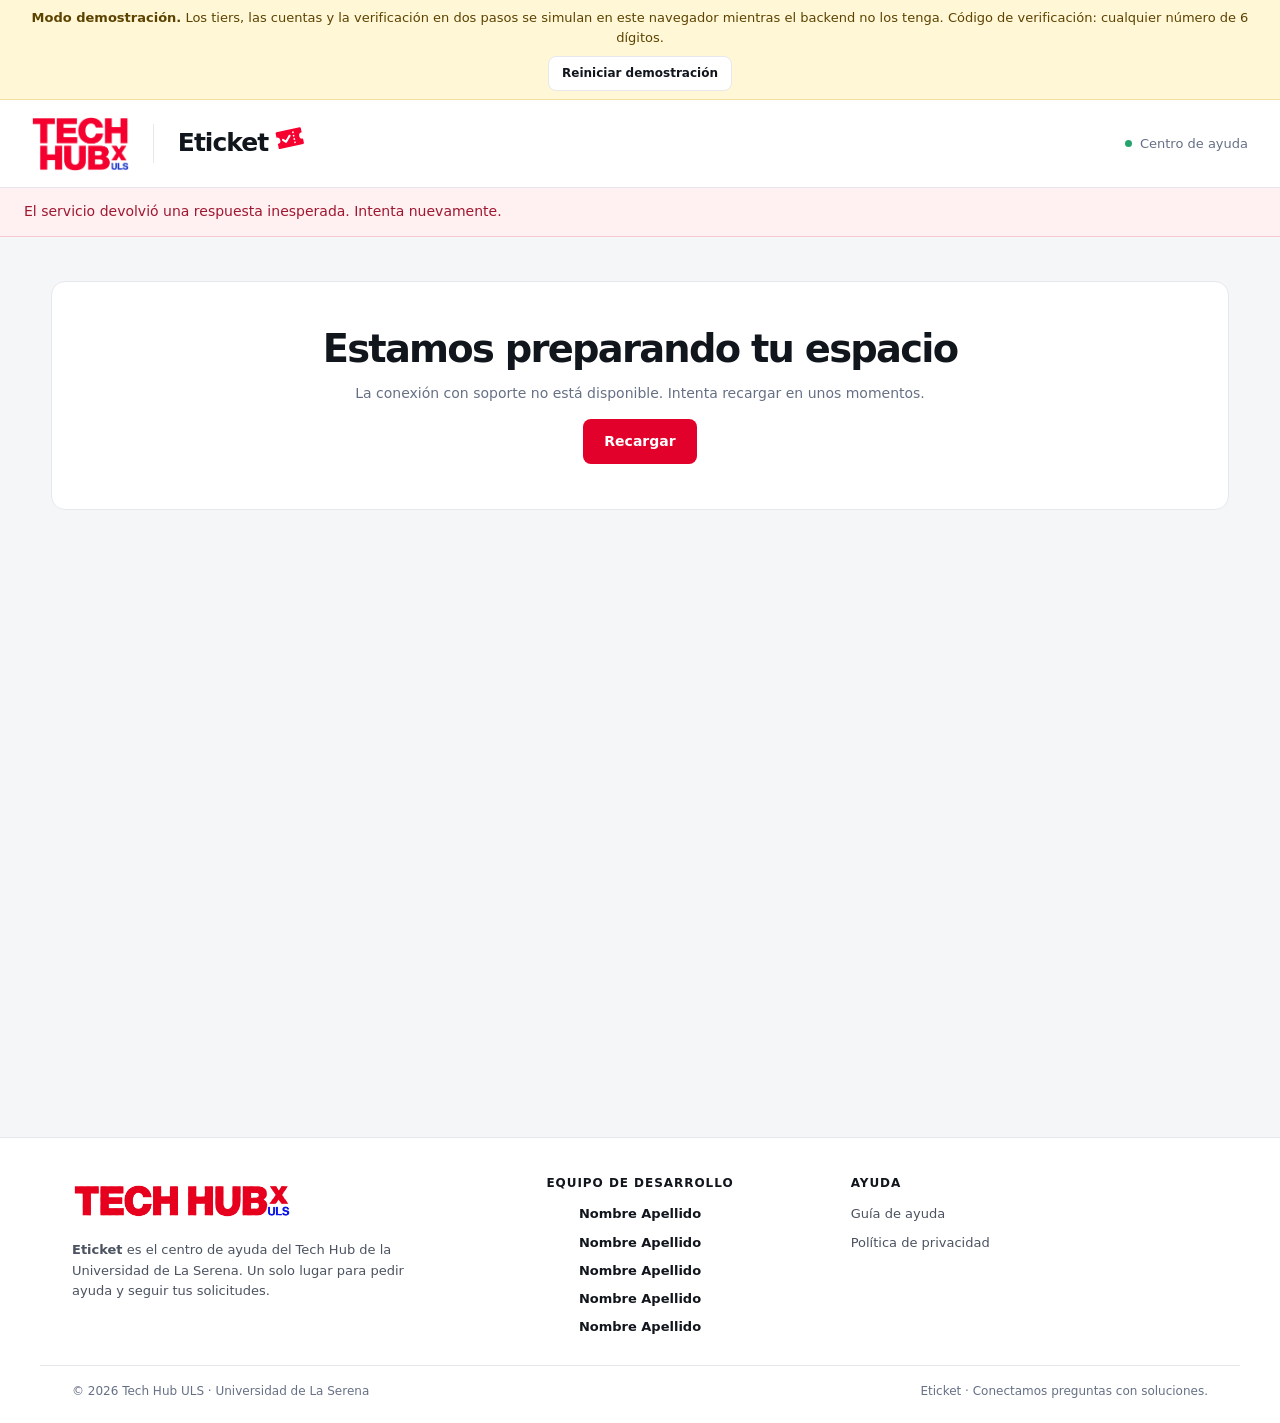
==== commit 1b647535: "feat: flujo por tiers, usuarios con tier, modo demostración y nuevo pie de página" ====
--- a/site/index.html
+++ b/site/index.html
@@ -4,16 +4,18 @@
   <meta charset="utf-8">
   <meta name="viewport" content="width=device-width, initial-scale=1">
   <meta name="theme-color" content="#c8102e">
-  <title>eTicket · Centro de ayuda Tech Hub</title>
+  <title>Eticket · Centro de ayuda Tech Hub</title>
   <link rel="icon" href="assets/favicon.svg" type="image/svg+xml">
-  <link rel="stylesheet" href="assets/portal.css">
-  <script src="config.js" defer></script>
-  <script src="assets/portal.js" defer></script>
+  <link rel="stylesheet" href="assets/portal.css?v=20261115b">
+  <script src="config.js?v=20261115b" defer></script>
+  <script src="assets/layout.js?v=20261115b" defer></script>
+  <script src="assets/demo.js?v=20261115b" defer></script>
+  <script src="assets/portal.js?v=20261115b" defer></script>
 </head>
 <body>
   <a class="skip-link" href="#main">Saltar al contenido</a>
   <header class="topbar">
-    <a class="brand" href="#/inicio" aria-label="eTicket, inicio"><img src="assets/logo.svg" alt="Tech Hub ULS" width="216" height="48"><span>eTicket<span class="brand-dot">.</span></span></a>
+    <a class="brand" href="#/inicio" aria-label="Eticket, inicio"><img src="assets/logo-techhub-uls.png" alt="Tech Hub ULS" width="216" height="48"><span class="brand-name">Eticket<svg class="brand-ticket" viewBox="0 0 28 20" aria-hidden="true" focusable="false"><path d="M3 2h22a1 1 0 0 1 1 1v4a3 3 0 0 0 0 6v4a1 1 0 0 1-1 1H3a1 1 0 0 1-1-1v-4a3 3 0 0 0 0-6V3a1 1 0 0 1 1-1z"/><path class="brand-ticket-cut" d="M18 4.5v11"/><path class="brand-ticket-check" d="M7.5 10.2l2.4 2.4 4.4-4.8"/></svg></span></a>
     <div class="top-actions"><a id="origin-link" class="back-link" hidden>← Volver al sitio de origen</a><span class="service-label"><span></span> Centro de ayuda</span><button id="logout" class="button subtle small" hidden>Cerrar sesión</button></div>
   </header>
   <div id="notice" class="notice" role="status" aria-live="polite" hidden></div>
@@ -31,7 +33,7 @@
     </aside>
     <main id="main" tabindex="-1"><div class="loading">Preparando tu espacio de ayuda…</div></main>
   </div>
-  <footer class="footer"><span>Tech Hub ULS · eTicket</span><span>Un solo lugar para pedir ayuda y seguir tus solicitudes.</span></footer>
+  <footer class="site-footer" id="site-footer"></footer>
   <dialog id="confirm-dialog" aria-labelledby="confirm-title"><h2 id="confirm-title">Enviar a la papelera</h2><p>La solicitud dejará de aparecer en el portal. Su historial se conserva en GLPI y la administración puede recuperarla.</p><div class="actions"><button class="button subtle" id="cancel-delete">Cancelar</button><button class="button danger" id="confirm-delete">Enviar a la papelera</button></div></dialog>
   <noscript>Activa JavaScript para utilizar el portal de solicitudes.</noscript>
 </body>
--- a/site/assets/portal.css
+++ b/site/assets/portal.css
@@ -1,7 +1,2143 @@
-:root{--red:#c8102e;--red-dark:#a20c25;--ink:#11151c;--muted:#667085;--line:#e6e8ed;--soft:#f5f6f8;--font:"Segoe UI",system-ui,-apple-system,sans-serif}
-*{box-sizing:border-box}body{margin:0;background:var(--soft);color:var(--ink);font:16px/1.55 var(--font)}a{color:var(--red);text-decoration:none}a:hover{text-decoration:underline}button,input,select,textarea{font:inherit}button,a,input,select,textarea{touch-action:manipulation}button{cursor:pointer}button:disabled{opacity:.6;cursor:wait}h1,h2,h3,p{margin-top:0}h1{font-size:clamp(1.85rem,3vw,2.8rem);line-height:1.15;letter-spacing:-.045em;margin-bottom:12px}h2{font-size:1.22rem;letter-spacing:-.02em}h3{font-size:1rem}p{margin-bottom:14px}small,.muted{color:var(--muted)}[hidden]{display:none!important}:focus-visible{outline:3px solid #c8102e66;outline-offset:4px}.skip-link{position:absolute;top:-100px;z-index:30;background:white;padding:12px}.skip-link:focus{top:0}.topbar{min-height:88px;background:#fff;border-bottom:1px solid var(--line);display:flex;align-items:center;justify-content:space-between;padding:16px 32px;gap:20px}.brand{display:flex;align-items:center;gap:24px;color:var(--ink)}.brand:hover{text-decoration:none}.brand img{width:190px;height:auto}.brand>span{font-size:25px;font-weight:750;letter-spacing:-1px;padding-left:24px;border-left:1px solid var(--line)}.brand-dot{color:var(--red)}.top-actions{display:flex;align-items:center;gap:24px}.service-label{display:flex;align-items:center;gap:8px;font-size:13px;color:var(--muted)}.service-label>span{width:7px;height:7px;background:#24a36b;border-radius:50%}.back-link{font-size:13px}.workspace{min-height:calc(100vh - 155px);display:flex;max-width:1600px;margin:auto}.sidebar{width:250px;flex-shrink:0;border-right:1px solid var(--line);background:#fff;padding:30px 22px;display:flex;flex-direction:column}.nav-label{font-size:10px;letter-spacing:1.8px;color:var(--muted);font-weight:700;padding-left:12px}.sidebar nav{display:grid;gap:7px}.sidebar nav a{display:flex;gap:14px;align-items:center;color:#4b5260;padding:12px;border-radius:9px;font-size:14px;font-weight:600}.sidebar nav a:hover{background:#f8f8fa;text-decoration:none}.sidebar nav a.active{background:#fdf0f2;color:var(--red)}.sidebar nav a>span:first-child{font-size:20px;line-height:1;width:22px}.sidebar-help{margin-top:65px;padding:20px 14px;background:#f7f8fa;border-radius:12px;font-size:12px}.sidebar-help strong{display:block;margin:10px 0 6px}.sidebar-help p{color:var(--muted)}.help-mark{display:grid;place-items:center;width:28px;height:28px;border:1px solid var(--line);border-radius:50%;font-weight:bold}.account{margin-top:auto;padding:30px 3px 0;display:flex;align-items:center;gap:10px}.avatar{width:37px;height:37px;display:grid;place-items:center;background:#f9e6ea;color:var(--red);border-radius:50%;font-size:13px;font-weight:700;flex-shrink:0}.account strong{display:block;font-size:12px;max-width:155px;overflow-wrap:anywhere}.account small{font-size:11px}main{flex:1;min-width:0;padding:44px clamp(20px,4vw,62px)}.eyebrow{font-size:11px;font-weight:750;letter-spacing:2px;text-transform:uppercase;color:var(--red);margin-bottom:15px}.lead{color:var(--muted);max-width:640px;font-size:15px}.page-head{display:flex;justify-content:space-between;align-items:flex-start;gap:20px;margin-bottom:30px}.button{display:inline-flex;align-items:center;justify-content:center;gap:8px;padding:12px 20px;border:1px solid transparent;border-radius:8px;background:var(--red);color:#fff;font-weight:650;font-size:14px;line-height:1.4}.button:hover{background:var(--red-dark);color:#fff;text-decoration:none}.button.subtle{border-color:var(--line);color:var(--ink);background:white}.button.subtle:hover{background:#f7f8fa}.button.small{font-size:12px;padding:8px 13px}.button.danger{background:#a4112a}.actions{display:flex;align-items:center;gap:10px;flex-wrap:wrap}.panel{background:#fff;border:1px solid var(--line);border-radius:14px;padding:26px}.panel+.panel{margin-top:22px}.panel-heading{display:flex;align-items:center;justify-content:space-between;gap:12px;margin-bottom:22px}.panel-heading h2{margin:0}.choice-grid{display:grid;grid-template-columns:1fr 1fr;gap:20px;margin:32px 0}.choice{padding:28px;background:white;border:1px solid var(--line);border-radius:14px;color:var(--ink);transition:transform .15s,border-color .15s}.choice:hover{transform:translateY(-3px);border-color:var(--red);text-decoration:none}.choice-icon{display:grid;place-items:center;width:44px;height:44px;background:#fcedf0;border-radius:11px;color:var(--red);font-size:27px;margin-bottom:22px}.choice h2{margin-bottom:8px;font-size:1.4rem}.choice p{color:var(--muted);font-size:14px}.choice>span:last-child{font-size:13px;font-weight:700;color:var(--red)}.welcome-note{border-left:3px solid var(--red);background:#fff;padding:18px 22px;font-size:13px;color:var(--muted);margin:24px 0}.steps{display:flex;gap:24px;margin:28px 0;color:var(--muted);font-size:12px}.steps span{display:flex;gap:8px;align-items:center}.steps b{display:grid;place-items:center;border:1px solid var(--line);border-radius:50%;width:24px;height:24px;color:var(--ink)}.login-grid{max-width:1040px;margin:18px auto;display:grid;grid-template-columns:1.1fr 1fr;background:#fff;border:1px solid var(--line);border-radius:20px;overflow:hidden;min-height:550px}.login-story{padding:50px 40px;background:#14171e;color:white;position:relative;overflow:hidden}.login-story:after{content:"";width:280px;height:280px;border:50px solid #c8102e35;border-radius:50%;position:absolute;right:-140px;bottom:-100px;pointer-events:none}.login-story h1{font-size:42px;max-width:320px;margin-bottom:22px}.login-story p{color:#bec4d0;font-size:14px;max-width:320px}.login-story .eyebrow{color:#ff8298}.login-story ul{padding:0;list-style:none;display:grid;gap:18px;margin:34px 0;font-size:13px}.login-story li:before{content:"✓";color:#ff8298;margin-right:12px}.login-form{padding:50px 40px}.login-form h2{font-size:1.65rem;margin-bottom:8px}.login-form>p{color:var(--muted);font-size:13px}.field{display:grid;gap:7px;margin-bottom:20px}.field label{font-size:13px;font-weight:650}.field small{font-size:12px}.field input,.field select,.field textarea,.filters input,.filters select{width:100%;padding:12px 13px;border:1px solid #d9dde5;border-radius:8px;background:white;color:var(--ink);min-height:44px}.field textarea{min-height:150px;resize:vertical}.field input:focus,.field select:focus,.field textarea:focus{border-color:var(--red);outline:3px solid #c8102e12}.password-row{display:flex;gap:7px}.password-row input{min-width:0}.login-form .button[type=submit]{width:100%;margin:6px 0 18px}.login-help{font-size:12px;color:var(--muted);padding-top:20px;border-top:1px solid var(--line)}.form-layout{display:grid;grid-template-columns:minmax(0,1fr) 260px;gap:24px;align-items:start}.form-hints{font-size:13px}.form-hints p,.form-hints li{color:var(--muted)}.form-hints ul{padding-left:18px;display:grid;gap:12px}.form-row{display:grid;grid-template-columns:1fr 1fr;gap:18px}.filters{display:flex;gap:10px;margin-bottom:20px}.filters input{flex:1;min-width:0}.filters select{width:185px}.ticket-list{display:grid}.ticket-card{display:grid;grid-template-columns:70px minmax(0,1fr) auto;align-items:center;gap:18px;padding:20px 0;color:var(--ink);border-bottom:1px solid var(--line)}.ticket-card:last-child{border:0}.ticket-card:hover{text-decoration:none}.ticket-card:hover strong{color:var(--red)}.ticket-number{color:var(--muted);font-size:12px}.ticket-card strong{display:block;font-size:14px;overflow-wrap:anywhere}.ticket-card small{font-size:12px}.status{font-size:11px;padding:5px 10px;border-radius:20px;background:#edf0f5;color:#4c5564;font-weight:650;white-space:nowrap}.status-1{background:#fff2dc;color:#8c5813}.status-2,.status-3{background:#eaf0ff;color:#345aa8}.status-4{background:#f2eafe;color:#81529f}.status-5,.status-6{background:#e7f5ee;color:#23734a}.pagination{display:flex;justify-content:space-between;align-items:center;margin-top:22px;font-size:13px}.empty{text-align:center;padding:45px 20px}.empty .choice-icon{margin:0 auto 20px}.empty h2{font-size:1.3rem}.empty p{font-size:14px;color:var(--muted)}.loading{padding:60px 20px;text-align:center;color:var(--muted)}.notice{padding:13px 24px;background:#e8f6ee;color:#216840;font-size:14px;border-bottom:1px solid #c9e7d4}.notice.error{background:#fff0f1;color:#9f1831;border-color:#fac8d0}.inline-error{font-size:13px;color:#a4112a;padding:10px 0}.detail-head h1{font-size:clamp(1.6rem,2.5vw,2.2rem);overflow-wrap:anywhere}.breadcrumb{display:inline-block;font-size:13px;margin-bottom:24px}.detail-grid{display:grid;grid-template-columns:minmax(0,1fr) 250px;gap:22px;align-items:start}.text-content{white-space:pre-wrap;overflow-wrap:anywhere;font-size:14px;line-height:1.8}.meta-list{display:grid;gap:16px;font-size:13px}.meta-list dt{color:var(--muted);font-size:11px}.meta-list dd{margin:3px 0 0;overflow-wrap:anywhere}.message{padding:20px 0;border-bottom:1px solid var(--line)}.message:first-child{padding-top:0}.message:last-child{border:0;padding-bottom:0}.message.solution{background:#f0faf4;padding:18px;border:1px solid #d9eddf;border-radius:9px;margin:10px 0}.message-header{display:flex;justify-content:space-between;gap:12px;margin-bottom:12px;font-size:12px}.message-header time{color:var(--muted)}.message-tag{display:inline-block;font-size:10px;border-radius:4px;background:#f0e9fa;color:#754697;padding:2px 7px;margin-left:6px}.reply-form{margin-top:24px;padding-top:24px;border-top:1px solid var(--line)}.check-field{display:flex;gap:8px;align-items:center;font-size:12px;margin:0 0 14px}.attachment-list{display:grid;gap:10px;padding:0;list-style:none;font-size:13px;overflow-wrap:anywhere}.approve-box{background:#edf8f1;border:1px solid #cde8d6;border-radius:12px;padding:22px;margin-bottom:22px}.approve-box p{font-size:13px;color:#436c50}.footer{display:flex;justify-content:space-between;gap:16px;padding:20px 32px;border-top:1px solid var(--line);color:var(--muted);font-size:11px;background:white}dialog{border:1px solid var(--line);border-radius:16px;max-width:460px;width:calc(100% - 32px);padding:30px}dialog::backdrop{background:#11182788}dialog p{color:var(--muted);font-size:14px}.role-info{font-size:12px;background:#eef1f6;color:#596174;padding:12px 16px;border-radius:9px;margin-bottom:24px}.danger-zone{border-top:1px solid var(--line);margin-top:22px;padding-top:20px}.danger-zone button{font-size:12px;color:#a4112a;background:white;border:1px solid #f0c7ce;border-radius:7px;padding:9px 12px}.visually-hidden{position:absolute;width:1px;height:1px;padding:0;margin:-1px;overflow:hidden;clip:rect(0,0,0,0);white-space:nowrap;border:0}
-@media(max-width:1100px){.form-layout,.detail-grid{grid-template-columns:1fr}.form-hints{display:none}.sidebar{width:215px;padding:26px 16px}.topbar{padding:16px 22px}.top-actions{gap:12px}.service-label{display:none}}
-@media(max-width:760px){.topbar{padding:14px 18px;flex-wrap:wrap;gap:10px}.brand{gap:14px}.brand img{width:145px}.brand>span{font-size:21px;padding-left:14px}.top-actions{margin-left:auto}.back-link{font-size:11px}.workspace{display:block}.sidebar{width:100%;padding:10px 15px;border-right:0;border-bottom:1px solid var(--line)}.sidebar nav{display:flex;gap:5px}.sidebar nav a{font-size:12px;padding:10px;flex:1;justify-content:center;gap:5px}.sidebar nav a>span:first-child{font-size:18px;width:18px}.sidebar-help,.nav-label,.account{display:none}main{padding:30px 18px}.login-grid{grid-template-columns:1fr;margin:0}.login-story{padding:30px}.login-story h1{font-size:32px;max-width:none;margin:0 0 15px}.login-story ul{display:none}.login-form{padding:28px}.choice-grid{gap:12px}.choice{padding:20px}.choice h2{font-size:1.15rem}.choice p{font-size:12px}.choice-icon{margin-bottom:18px}.page-head{flex-wrap:wrap}.panel{padding:20px}.ticket-card{grid-template-columns:50px 1fr;gap:10px}.ticket-card .status{grid-column:2;justify-self:start}.form-row{grid-template-columns:1fr;gap:0}.filters{flex-wrap:wrap}.filters input{flex-basis:100%}.filters select{flex:1}.steps{gap:12px;flex-wrap:wrap}.footer{padding:18px;flex-wrap:wrap;font-size:10px}.message-header{flex-wrap:wrap}.page-head .button{font-size:12px;padding:10px 14px}}
-@media(prefers-reduced-motion:reduce){*{scroll-behavior:auto!important;transition:none!important}}
-@media(max-width:480px){.choice-grid{grid-template-columns:1fr}.choice{padding:22px}.choice-icon{float:left;margin:0 18px 22px 0}.choice h2{margin-top:3px}.choice>span:last-child{display:inline-block}.choice p{margin-bottom:10px}}
-.admin-tools{display:grid;grid-template-columns:repeat(2,minmax(0,1fr));gap:12px;margin-top:20px}.admin-tool{display:grid;gap:6px;border:1px solid var(--line);border-radius:10px;padding:18px;color:var(--ink)}.admin-tool:hover{border-color:var(--red);text-decoration:none}.admin-tool strong{color:var(--red);font-size:14px}.admin-tool span,.admin-caption{font-size:12px;color:var(--muted)}.admin-caption{margin:10px 0 0}.schema-field{border:1px solid var(--line);border-radius:12px;padding:22px;margin:0 0 20px;min-width:0}.schema-field legend{font-size:13px;font-weight:700;padding:0 8px;color:var(--muted)}.schema-field-actions{display:flex;justify-content:space-between;gap:12px;align-items:center;flex-wrap:wrap}.schema-field-actions .check-field{margin:0}.admin-save{margin-top:26px;padding-top:22px;border-top:1px solid var(--line)}@media(max-width:760px){.admin-tools{grid-template-columns:1fr}.sidebar nav{flex-wrap:wrap}.sidebar nav a{min-width:42%}.schema-field{padding:16px}}
+/* ======================================================================
+   1. Variables (colores y tipografía)
+   ====================================================================== */
+:root {
+  --red: #e2012b; /* botones, enlaces y textos rojos (contraste 4,9:1) */
+  --red-dark: #b80023; /* hover de botones */
+  --brand-red: #f6012f; /* rojo exacto del logo: solo detalles decorativos */
+  --ink: #11151c;
+  --muted: #667085;
+  --line: #e6e8ed;
+  --soft: #f5f6f8;
+  /* Colores de los tiers: texto sobre fondo claro (chips) y color sólido (barras y pasos) */
+  --tier4-ink: #1a4fb4; --tier4-bg: #e8f0fe; --tier4: #2563eb; /* Tier IV · azul */
+  --tier3-ink: #0b6b5c; --tier3-bg: #e1f4ef; --tier3: #0b7564; /* Tier III · verde azulado */
+  --tier2-ink: #5b2bb5; --tier2-bg: #f0e9fd; --tier2: #7c3aed; /* Tier II · violeta */
+  --tier1-ink: #8a4a00; --tier1-bg: #fff0dc; --tier1: #b45309; /* Tier I · ámbar */
+  --font: "Segoe UI", system-ui, -apple-system, sans-serif;
+}
+
+/* ======================================================================
+   2. Base: reset, enlaces, títulos y foco
+   ====================================================================== */
+* {
+  box-sizing: border-box;
+}
+body {
+  margin: 0;
+  background: var(--soft);
+  color: var(--ink);
+  font: 16px/1.55 var(--font);
+}
+a {
+  color: var(--red);
+  text-decoration: none;
+}
+a:hover {
+  text-decoration: underline;
+}
+button,
+input,
+select,
+textarea {
+  font: inherit;
+}
+button,
+a,
+input,
+select,
+textarea {
+  touch-action: manipulation;
+}
+button {
+  cursor: pointer;
+}
+button:disabled {
+  opacity: 0.6;
+  cursor: wait;
+}
+h1,
+h2,
+h3,
+p {
+  margin-top: 0;
+}
+h1 {
+  font-size: clamp(1.85rem, 3vw, 2.8rem);
+  line-height: 1.15;
+  letter-spacing: -0.045em;
+  margin-bottom: 12px;
+}
+h2 {
+  font-size: 1.22rem;
+  letter-spacing: -0.02em;
+}
+h3 {
+  font-size: 1rem;
+}
+p {
+  margin-bottom: 14px;
+}
+small,
+.muted {
+  color: var(--muted);
+}
+[hidden] {
+  display: none !important;
+}
+:focus-visible {
+  outline: 3px solid #e2012b66;
+  outline-offset: 4px;
+}
+.skip-link {
+  position: absolute;
+  top: -100px;
+  z-index: 30;
+  background: white;
+  padding: 12px;
+}
+.skip-link:focus {
+  top: 0;
+}
+
+/* ======================================================================
+   3. Barra superior
+   ====================================================================== */
+.topbar {
+  min-height: 88px;
+  background: #fff;
+  border-bottom: 1px solid var(--line);
+  display: flex;
+  align-items: center;
+  justify-content: space-between;
+  padding: 16px 32px;
+  gap: 20px;
+}
+.brand {
+  display: flex;
+  align-items: center;
+  gap: 24px;
+  color: var(--ink);
+}
+.brand:hover {
+  text-decoration: none;
+}
+.brand img {
+  width: auto;
+  height: 54px;
+}
+.brand > span {
+  font-size: 25px;
+  font-weight: 750;
+  letter-spacing: -1px;
+  padding-left: 24px;
+  border-left: 1px solid var(--line);
+}
+.brand-dot {
+  color: var(--brand-red);
+}
+.top-actions {
+  display: flex;
+  align-items: center;
+  gap: 24px;
+}
+.service-label {
+  display: flex;
+  align-items: center;
+  gap: 8px;
+  font-size: 13px;
+  color: var(--muted);
+}
+.service-label > span {
+  width: 7px;
+  height: 7px;
+  background: #24a36b;
+  border-radius: 50%;
+}
+.back-link {
+  font-size: 13px;
+}
+
+/* ======================================================================
+   4. Estructura y menú lateral
+   ====================================================================== */
+.workspace {
+  /* Ocupa al menos toda la pantalla: el pie de página aparece solo al bajar */
+  min-height: 100vh;
+  display: flex;
+  max-width: 1600px;
+  margin: auto;
+}
+.sidebar {
+  width: 250px;
+  flex-shrink: 0;
+  border-right: 1px solid var(--line);
+  background: #fff;
+  padding: 30px 22px;
+  display: flex;
+  flex-direction: column;
+}
+.nav-label {
+  font-size: 10px;
+  letter-spacing: 1.8px;
+  color: var(--muted);
+  font-weight: 700;
+  padding-left: 12px;
+}
+.sidebar nav {
+  display: grid;
+  gap: 7px;
+}
+.sidebar nav a {
+  display: flex;
+  gap: 14px;
+  align-items: center;
+  color: #4b5260;
+  padding: 12px;
+  border-radius: 9px;
+  font-size: 14px;
+  font-weight: 600;
+}
+.sidebar nav a:hover {
+  background: #f8f8fa;
+  text-decoration: none;
+}
+.sidebar nav a.active {
+  background: #fef4f6;
+  color: var(--red);
+}
+.sidebar nav a > span:first-child {
+  font-size: 20px;
+  line-height: 1;
+  width: 22px;
+}
+.sidebar-help {
+  margin-top: 65px;
+  padding: 20px 14px;
+  background: #f7f8fa;
+  border-radius: 12px;
+  font-size: 12px;
+}
+.sidebar-help strong {
+  display: block;
+  margin: 10px 0 6px;
+}
+.sidebar-help p {
+  color: var(--muted);
+}
+.help-mark {
+  display: grid;
+  place-items: center;
+  width: 28px;
+  height: 28px;
+  border: 1px solid var(--line);
+  border-radius: 50%;
+  font-weight: bold;
+}
+.account {
+  margin-top: auto;
+  padding: 30px 3px 0;
+  display: flex;
+  align-items: center;
+  gap: 10px;
+}
+.avatar {
+  width: 37px;
+  height: 37px;
+  display: grid;
+  place-items: center;
+  background: #f9e6ea;
+  color: var(--red-dark);
+  border-radius: 50%;
+  font-size: 13px;
+  font-weight: 700;
+  flex-shrink: 0;
+}
+.account strong {
+  display: block;
+  font-size: 12px;
+  max-width: 155px;
+  overflow-wrap: anywhere;
+}
+.account small {
+  font-size: 11px;
+}
+
+/* ======================================================================
+   5. Contenido principal y encabezados de página
+   ====================================================================== */
+main {
+  flex: 1;
+  min-width: 0;
+  padding: 44px clamp(20px, 4vw, 62px);
+}
+.eyebrow {
+  font-size: 11px;
+  font-weight: 750;
+  letter-spacing: 2px;
+  text-transform: uppercase;
+  color: var(--red);
+  margin-bottom: 15px;
+}
+.lead {
+  color: var(--muted);
+  max-width: 640px;
+  font-size: 15px;
+}
+.page-head {
+  display: flex;
+  justify-content: space-between;
+  align-items: flex-start;
+  gap: 20px;
+  margin-bottom: 30px;
+}
+
+/* ======================================================================
+   6. Botones y grupos de acciones
+   ====================================================================== */
+.button {
+  display: inline-flex;
+  align-items: center;
+  justify-content: center;
+  gap: 8px;
+  padding: 12px 20px;
+  border: 1px solid transparent;
+  border-radius: 8px;
+  background: var(--red);
+  color: #fff;
+  font-weight: 650;
+  font-size: 14px;
+  line-height: 1.4;
+}
+.button:hover {
+  background: var(--red-dark);
+  color: #fff;
+  text-decoration: none;
+}
+.button.subtle {
+  border-color: var(--line);
+  color: var(--ink);
+  background: white;
+}
+.button.subtle:hover {
+  background: #f7f8fa;
+}
+.button.small {
+  font-size: 12px;
+  padding: 8px 13px;
+}
+.button.danger {
+  background: #a4112a;
+}
+.actions {
+  display: flex;
+  align-items: center;
+  gap: 10px;
+  flex-wrap: wrap;
+}
+
+/* ======================================================================
+   7. Paneles, tarjetas de inicio y pasos
+   ====================================================================== */
+.panel {
+  background: #fff;
+  border: 1px solid var(--line);
+  border-radius: 14px;
+  padding: 26px;
+}
+.panel + .panel {
+  margin-top: 22px;
+}
+.panel-heading {
+  display: flex;
+  align-items: center;
+  justify-content: space-between;
+  gap: 12px;
+  margin-bottom: 22px;
+}
+.panel-heading h2 {
+  margin: 0;
+}
+.choice-grid {
+  display: grid;
+  grid-template-columns: 1fr 1fr;
+  gap: 20px;
+  margin: 32px 0;
+}
+.choice {
+  padding: 28px;
+  background: white;
+  border: 1px solid var(--line);
+  border-radius: 14px;
+  color: var(--ink);
+  transition:
+    transform 0.15s,
+    border-color 0.15s;
+}
+.choice:hover {
+  transform: translateY(-3px);
+  border-color: var(--red);
+  text-decoration: none;
+}
+.choice-icon {
+  display: grid;
+  place-items: center;
+  width: 44px;
+  height: 44px;
+  background: #fcedf0;
+  border-radius: 11px;
+  color: var(--brand-red);
+  font-size: 27px;
+  margin-bottom: 22px;
+}
+.choice h2 {
+  margin-bottom: 8px;
+  font-size: 1.4rem;
+}
+.choice p {
+  color: var(--muted);
+  font-size: 14px;
+}
+.choice > span:last-child {
+  font-size: 13px;
+  font-weight: 700;
+  color: var(--red);
+}
+.welcome-note {
+  border-left: 3px solid var(--brand-red);
+  background: #fff;
+  padding: 18px 22px;
+  font-size: 13px;
+  color: var(--muted);
+  margin: 24px 0;
+}
+.steps {
+  display: flex;
+  gap: 24px;
+  margin: 28px 0;
+  color: var(--muted);
+  font-size: 12px;
+}
+.steps span {
+  display: flex;
+  gap: 8px;
+  align-items: center;
+}
+.steps b {
+  display: grid;
+  place-items: center;
+  border: 1px solid var(--line);
+  border-radius: 50%;
+  width: 24px;
+  height: 24px;
+  color: var(--ink);
+}
+
+/* ======================================================================
+   8. Login
+   ====================================================================== */
+.login-grid {
+  max-width: 1040px;
+  margin: 18px auto;
+  display: grid;
+  grid-template-columns: 1.1fr 1fr;
+  background: #fff;
+  border: 1px solid var(--line);
+  border-radius: 20px;
+  overflow: hidden;
+  min-height: 550px;
+}
+.login-story {
+  padding: 50px 40px;
+  background: #14171e;
+  color: white;
+  position: relative;
+  overflow: hidden;
+}
+.login-story:after {
+  content: "";
+  width: 280px;
+  height: 280px;
+  border: 50px solid #f6012f35;
+  border-radius: 50%;
+  position: absolute;
+  right: -140px;
+  bottom: -100px;
+  pointer-events: none;
+}
+.login-story h1 {
+  font-size: 42px;
+  max-width: 320px;
+  margin-bottom: 22px;
+}
+.login-story p {
+  color: #bec4d0;
+  font-size: 14px;
+  max-width: 320px;
+}
+.login-story .eyebrow {
+  color: #ff8298;
+}
+.login-story ul {
+  padding: 0;
+  list-style: none;
+  display: grid;
+  gap: 18px;
+  margin: 34px 0;
+  font-size: 13px;
+}
+.login-story li:before {
+  content: "✓";
+  color: #ff8298;
+  margin-right: 12px;
+}
+.login-form {
+  padding: 50px 40px;
+}
+.login-form h2 {
+  font-size: 1.65rem;
+  margin-bottom: 8px;
+}
+.login-form > p {
+  color: var(--muted);
+  font-size: 13px;
+}
+
+/* ======================================================================
+   9. Formularios y campos
+   ====================================================================== */
+.field {
+  display: grid;
+  gap: 7px;
+  margin-bottom: 20px;
+}
+.field label {
+  font-size: 13px;
+  font-weight: 650;
+}
+.field small {
+  font-size: 12px;
+}
+.field input,
+.field select,
+.field textarea,
+.filters input,
+.filters select {
+  width: 100%;
+  padding: 12px 13px;
+  border: 1px solid #d9dde5;
+  border-radius: 8px;
+  background: white;
+  color: var(--ink);
+  min-height: 44px;
+}
+.field textarea {
+  min-height: 150px;
+  resize: vertical;
+}
+.field input:focus,
+.field select:focus,
+.field textarea:focus {
+  border-color: var(--red);
+  outline: 3px solid #e2012b14;
+}
+.password-row {
+  display: flex;
+  gap: 7px;
+}
+.password-row input {
+  min-width: 0;
+}
+.login-form .button[type="submit"] {
+  width: 100%;
+  margin: 6px 0 18px;
+}
+.login-help {
+  font-size: 12px;
+  color: var(--muted);
+  padding-top: 20px;
+  border-top: 1px solid var(--line);
+}
+.form-layout {
+  display: grid;
+  grid-template-columns: minmax(0, 1fr) 260px;
+  gap: 24px;
+  align-items: start;
+}
+.form-hints {
+  font-size: 13px;
+}
+.form-hints p,
+.form-hints li {
+  color: var(--muted);
+}
+.form-hints ul {
+  padding-left: 18px;
+  display: grid;
+  gap: 12px;
+}
+.form-row {
+  display: grid;
+  grid-template-columns: 1fr 1fr;
+  gap: 18px;
+}
+
+/* ======================================================================
+   10. Filtros y lista de solicitudes
+   ====================================================================== */
+.filters {
+  display: flex;
+  gap: 10px;
+  margin-bottom: 20px;
+}
+.filters input {
+  flex: 1;
+  min-width: 0;
+}
+.filters select {
+  width: 185px;
+}
+.ticket-list {
+  display: grid;
+}
+.ticket-card {
+  display: grid;
+  grid-template-columns: 70px minmax(0, 1fr) auto;
+  align-items: center;
+  gap: 18px;
+  padding: 20px 0;
+  color: var(--ink);
+  border-bottom: 1px solid var(--line);
+}
+.ticket-card:last-child {
+  border: 0;
+}
+.ticket-card:hover {
+  text-decoration: none;
+}
+.ticket-card:hover strong {
+  color: var(--red);
+}
+.ticket-number {
+  color: var(--muted);
+  font-size: 12px;
+}
+.ticket-card strong {
+  display: block;
+  font-size: 14px;
+  overflow-wrap: anywhere;
+}
+.ticket-card small {
+  font-size: 12px;
+}
+
+/* ======================================================================
+   11. Etiquetas de estado
+   ====================================================================== */
+.status {
+  font-size: 11px;
+  padding: 5px 10px;
+  border-radius: 20px;
+  background: #edf0f5;
+  color: #4c5564;
+  font-weight: 650;
+  white-space: nowrap;
+}
+.status-1 {
+  background: #fff2dc;
+  color: #8c5813;
+}
+.status-2,
+.status-3 {
+  background: #eaf0ff;
+  color: #345aa8;
+}
+.status-4 {
+  background: #f2eafe;
+  color: #81529f;
+}
+.status-5,
+.status-6 {
+  background: #e7f5ee;
+  color: #23734a;
+}
+
+/* ======================================================================
+   12. Paginación, estados vacíos y avisos
+   ====================================================================== */
+.pagination {
+  display: flex;
+  justify-content: space-between;
+  align-items: center;
+  margin-top: 22px;
+  font-size: 13px;
+}
+.empty {
+  text-align: center;
+  padding: 45px 20px;
+}
+.empty .choice-icon {
+  margin: 0 auto 20px;
+}
+.empty h2 {
+  font-size: 1.3rem;
+}
+.empty p {
+  font-size: 14px;
+  color: var(--muted);
+}
+.loading {
+  padding: 60px 20px;
+  text-align: center;
+  color: var(--muted);
+}
+.notice {
+  padding: 13px 24px;
+  background: #e8f6ee;
+  color: #216840;
+  font-size: 14px;
+  border-bottom: 1px solid #c9e7d4;
+}
+.notice.error {
+  background: #fff0f1;
+  color: #9f1831;
+  border-color: #fac8d0;
+}
+.inline-error {
+  font-size: 13px;
+  color: #a4112a;
+  padding: 10px 0;
+}
+
+/* ======================================================================
+   13. Detalle de la solicitud
+   ====================================================================== */
+.detail-head h1 {
+  font-size: clamp(1.6rem, 2.5vw, 2.2rem);
+  overflow-wrap: anywhere;
+}
+.breadcrumb {
+  display: inline-block;
+  font-size: 13px;
+  margin-bottom: 24px;
+}
+.detail-grid {
+  display: grid;
+  grid-template-columns: minmax(0, 1fr) 320px;
+  gap: 22px;
+  align-items: start;
+}
+.text-content {
+  white-space: pre-wrap;
+  overflow-wrap: anywhere;
+  font-size: 14px;
+  line-height: 1.8;
+}
+.meta-list {
+  display: grid;
+  gap: 16px;
+  font-size: 13px;
+}
+.meta-list dt {
+  color: var(--muted);
+  font-size: 11px;
+}
+.meta-list dd {
+  margin: 3px 0 0;
+  overflow-wrap: anywhere;
+}
+
+/* ======================================================================
+   14. Conversación, adjuntos y aprobación
+   ====================================================================== */
+.thread {
+  display: flex;
+  flex-direction: column;
+  gap: 18px;
+}
+.message {
+  display: flex;
+  align-items: flex-start;
+  gap: 12px;
+  max-width: 82%;
+}
+/* El cliente a la derecha; el equipo, las notas y las soluciones a la izquierda */
+.message-client {
+  flex-direction: row-reverse;
+  align-self: flex-end;
+}
+.message-avatar {
+  display: grid;
+  place-items: center;
+  width: 36px;
+  height: 36px;
+  border-radius: 50%;
+  font-size: 12px;
+  font-weight: 700;
+  flex-shrink: 0;
+}
+.message-bubble {
+  min-width: 0;
+  flex: 1;
+  border: 1px solid var(--line);
+  border-radius: 14px;
+  padding: 14px 16px;
+}
+.message-client .message-bubble {
+  border-top-right-radius: 4px;
+}
+.message-team .message-bubble,
+.message-internal .message-bubble,
+.message-solution .message-bubble {
+  border-top-left-radius: 4px;
+}
+.message-header {
+  display: flex;
+  flex-wrap: wrap;
+  align-items: center;
+  gap: 6px 10px;
+  margin-bottom: 8px;
+  font-size: 12px;
+}
+.message-header time {
+  color: var(--muted);
+  margin-left: auto;
+}
+.message-role {
+  font-size: 10px;
+  font-weight: 700;
+  letter-spacing: 0.04em;
+  text-transform: uppercase;
+  border-radius: 999px;
+  padding: 2px 8px;
+  background: rgba(255, 255, 255, 0.75);
+}
+.message .text-content {
+  line-height: 1.65;
+}
+
+/* Cliente: rosado (color de marca) */
+.message-client .message-bubble {
+  background: #fef4f6;
+  border-color: #f6d2d9;
+}
+.message-client .message-avatar {
+  background: #fbe3e8;
+  color: var(--red-dark);
+}
+.message-client .message-role {
+  color: var(--red-dark);
+}
+
+/* Equipo de soporte: gris azulado */
+.message-team .message-bubble {
+  background: #f1f4f9;
+  border-color: #dce3ee;
+}
+.message-team .message-avatar {
+  background: var(--ink);
+  color: #fff;
+}
+.message-team .message-role {
+  color: #3d4757;
+}
+
+/* Nota interna: amarillo con borde punteado (solo la ve el equipo) */
+.message-internal .message-bubble {
+  background: #fff8e1;
+  border: 1px dashed #d9a92e;
+}
+.message-internal .message-avatar {
+  background: #fdecb3;
+  color: #6b4e00;
+}
+.message-internal .message-role {
+  color: #6b4e00;
+}
+
+/* Solución propuesta: verde */
+.message-solution .message-bubble {
+  background: #edf8f1;
+  border-color: #bfe3cb;
+}
+.message-solution .message-avatar {
+  background: #216840;
+  color: #fff;
+}
+.message-solution .message-role {
+  color: #1d5c39;
+}
+
+@media (max-width: 760px) {
+  .message {
+    max-width: 100%;
+  }
+  .message-avatar {
+    width: 30px;
+    height: 30px;
+    font-size: 11px;
+  }
+}
+.reply-form {
+  margin-top: 24px;
+  padding-top: 24px;
+  border-top: 1px solid var(--line);
+}
+.check-field {
+  display: flex;
+  gap: 8px;
+  align-items: center;
+  font-size: 12px;
+  margin: 0 0 14px;
+}
+.attachment-list {
+  display: grid;
+  gap: 10px;
+  padding: 0;
+  list-style: none;
+  font-size: 13px;
+  overflow-wrap: anywhere;
+}
+.approve-box {
+  background: #edf8f1;
+  border: 1px solid #cde8d6;
+  border-radius: 12px;
+  padding: 22px;
+  margin-bottom: 22px;
+}
+.approve-box p {
+  font-size: 13px;
+  color: #436c50;
+}
+
+/* ======================================================================
+   15. Pie de página, diálogos y zona de peligro
+   ====================================================================== */
+dialog {
+  border: 1px solid var(--line);
+  border-radius: 16px;
+  max-width: 460px;
+  width: calc(100% - 32px);
+  padding: 30px;
+}
+dialog::backdrop {
+  background: #11182788;
+}
+dialog p {
+  color: var(--muted);
+  font-size: 14px;
+}
+.role-info {
+  font-size: 12px;
+  background: #eef1f6;
+  color: #596174;
+  padding: 12px 16px;
+  border-radius: 9px;
+  margin-bottom: 24px;
+}
+.danger-zone {
+  border-top: 1px solid var(--line);
+  margin-top: 22px;
+  padding-top: 20px;
+}
+.danger-zone button {
+  font-size: 12px;
+  color: #a4112a;
+  background: white;
+  border: 1px solid #f0c7ce;
+  border-radius: 7px;
+  padding: 9px 12px;
+}
+
+/* ======================================================================
+   16. Utilidades
+   ====================================================================== */
+.visually-hidden {
+  position: absolute;
+  width: 1px;
+  height: 1px;
+  padding: 0;
+  margin: -1px;
+  overflow: hidden;
+  clip: rect(0, 0, 0, 0);
+  white-space: nowrap;
+  border: 0;
+}
+
+/* ======================================================================
+   17. Responsive (tablet y celular)
+   ====================================================================== */
+@media (max-width: 1100px) {
+  .form-layout,
+  .detail-grid {
+    grid-template-columns: 1fr;
+  }
+  .form-hints {
+    display: none;
+  }
+  .sidebar {
+    width: 215px;
+    padding: 26px 16px;
+  }
+  .topbar {
+    padding: 16px 22px;
+  }
+  .top-actions {
+    gap: 12px;
+  }
+  .service-label {
+    display: none;
+  }
+}
+@media (max-width: 760px) {
+  .topbar {
+    padding: 14px 18px;
+    flex-wrap: wrap;
+    gap: 10px;
+  }
+  .brand {
+    gap: 14px;
+  }
+  .brand img {
+    width: auto;
+    height: 44px;
+  }
+  .brand > span {
+    font-size: 21px;
+    padding-left: 14px;
+  }
+  .top-actions {
+    margin-left: auto;
+  }
+  .back-link {
+    font-size: 11px;
+  }
+  .workspace {
+    display: block;
+  }
+  .sidebar {
+    width: 100%;
+    padding: 10px 15px;
+    border-right: 0;
+    border-bottom: 1px solid var(--line);
+  }
+  .sidebar nav {
+    display: flex;
+    gap: 5px;
+  }
+  .sidebar nav a {
+    font-size: 12px;
+    padding: 10px;
+    flex: 1;
+    justify-content: center;
+    gap: 5px;
+  }
+  .sidebar nav a > span:first-child {
+    font-size: 18px;
+    width: 18px;
+  }
+  .sidebar-help,
+  .nav-label,
+  .account {
+    display: none;
+  }
+  main {
+    padding: 30px 18px;
+  }
+  .login-grid {
+    grid-template-columns: 1fr;
+    margin: 0;
+  }
+  .login-story {
+    padding: 30px;
+  }
+  .login-story h1 {
+    font-size: 32px;
+    max-width: none;
+    margin: 0 0 15px;
+  }
+  .login-story ul {
+    display: none;
+  }
+  .login-form {
+    padding: 28px;
+  }
+  .choice-grid {
+    gap: 12px;
+  }
+  .choice {
+    padding: 20px;
+  }
+  .choice h2 {
+    font-size: 1.15rem;
+  }
+  .choice p {
+    font-size: 12px;
+  }
+  .choice-icon {
+    margin-bottom: 18px;
+  }
+  .page-head {
+    flex-wrap: wrap;
+  }
+  .panel {
+    padding: 20px;
+  }
+  .ticket-card {
+    grid-template-columns: 50px 1fr;
+    gap: 10px;
+  }
+  .ticket-card .status {
+    grid-column: 2;
+    justify-self: start;
+  }
+  .form-row {
+    grid-template-columns: 1fr;
+    gap: 0;
+  }
+  .filters {
+    flex-wrap: wrap;
+  }
+  .filters input {
+    flex-basis: 100%;
+  }
+  .filters select {
+    flex: 1;
+  }
+  .steps {
+    gap: 12px;
+    flex-wrap: wrap;
+  }
+  .message-header {
+    flex-wrap: wrap;
+  }
+  .page-head .button {
+    font-size: 12px;
+    padding: 10px 14px;
+  }
+}
+@media (prefers-reduced-motion: reduce) {
+  * {
+    scroll-behavior: auto !important;
+    transition: none !important;
+  }
+}
+@media (max-width: 480px) {
+  .choice-grid {
+    grid-template-columns: 1fr;
+  }
+  .choice {
+    padding: 22px;
+  }
+  .choice-icon {
+    float: left;
+    margin: 0 18px 22px 0;
+  }
+  .choice h2 {
+    margin-top: 3px;
+  }
+  .choice > span:last-child {
+    display: inline-block;
+  }
+  .choice p {
+    margin-bottom: 10px;
+  }
+}
+
+/* ======================================================================
+   18. Administración
+   ====================================================================== */
+.admin-tools {
+  display: grid;
+  grid-template-columns: repeat(2, minmax(0, 1fr));
+  gap: 12px;
+  margin-top: 20px;
+}
+.admin-tool {
+  display: grid;
+  gap: 6px;
+  border: 1px solid var(--line);
+  border-radius: 10px;
+  padding: 18px;
+  color: var(--ink);
+}
+.admin-tool:hover {
+  border-color: var(--red);
+  text-decoration: none;
+}
+.admin-tool strong {
+  color: var(--red);
+  font-size: 14px;
+}
+.admin-tool span,
+.admin-caption {
+  font-size: 12px;
+  color: var(--muted);
+}
+.admin-caption {
+  margin: 10px 0 0;
+}
+.schema-field {
+  border: 1px solid var(--line);
+  border-radius: 12px;
+  padding: 22px;
+  margin: 0 0 20px;
+  min-width: 0;
+}
+.schema-field legend {
+  font-size: 13px;
+  font-weight: 700;
+  padding: 0 8px;
+  color: var(--muted);
+}
+.schema-field-actions {
+  display: flex;
+  justify-content: space-between;
+  gap: 12px;
+  align-items: center;
+  flex-wrap: wrap;
+}
+.schema-field-actions .check-field {
+  margin: 0;
+}
+.admin-save {
+  margin-top: 26px;
+  padding-top: 22px;
+  border-top: 1px solid var(--line);
+}
+@media (max-width: 760px) {
+  .admin-tools {
+    grid-template-columns: 1fr;
+  }
+  .sidebar nav {
+    flex-wrap: wrap;
+  }
+  .sidebar nav a {
+    min-width: 42%;
+  }
+  .schema-field {
+    padding: 16px;
+  }
+}
+
+/* ======================================================================
+   19. Registro y verificación de correo
+   ====================================================================== */
+.login-switch {
+  font-size: 13px;
+  color: var(--muted);
+  text-align: center;
+  margin: -6px 0 18px;
+}
+.login-switch a {
+  font-weight: 650;
+}
+.link-button {
+  background: none;
+  border: 0;
+  padding: 0;
+  color: var(--red);
+  font: inherit;
+  font-weight: 650;
+  cursor: pointer;
+}
+.link-button:hover {
+  text-decoration: underline;
+}
+.link-button:disabled {
+  color: var(--muted);
+  text-decoration: none;
+  cursor: default;
+  opacity: 1;
+}
+.check-field.consent {
+  font-size: 12px;
+  align-items: flex-start;
+  line-height: 1.5;
+  margin: 4px 0 18px;
+  color: var(--muted);
+}
+.check-field.consent input {
+  margin-top: 3px;
+  flex-shrink: 0;
+  width: 16px;
+  height: 16px;
+  accent-color: var(--red);
+}
+.field input.code-input {
+  font-size: 26px;
+  letter-spacing: 0.55em;
+  text-align: center;
+  font-variant-numeric: tabular-nums;
+  padding-left: calc(13px + 0.55em);
+}
+.verify-help p {
+  margin-bottom: 8px;
+}
+.login-form > .choice-icon {
+  margin-bottom: 18px;
+}
+
+/* ======================================================================
+   20. Verificación de seguridad (código por correo)
+   ====================================================================== */
+.verify-alert {
+  display: flex;
+  align-items: flex-start;
+  gap: 10px;
+  background: #e8f6ee;
+  border: 1px solid #c9e7d4;
+  color: #216840;
+  border-radius: 10px;
+  padding: 12px 12px 12px 14px;
+  margin: 4px 0 18px;
+  font-size: 13px;
+}
+.verify-alert p {
+  margin: 0;
+  flex: 1;
+}
+.verify-alert-icon {
+  display: grid;
+  place-items: center;
+  width: 18px;
+  height: 18px;
+  border-radius: 50%;
+  background: #216840;
+  color: #fff;
+  font-size: 10px;
+  font-weight: 700;
+  flex-shrink: 0;
+  margin-top: 1px;
+}
+.verify-alert button {
+  background: none;
+  border: 0;
+  color: inherit;
+  font-size: 20px;
+  line-height: 1;
+  padding: 0 2px;
+  opacity: 0.7;
+}
+.verify-alert button:hover {
+  opacity: 1;
+}
+.verify-back {
+  display: inline-flex;
+  gap: 8px;
+  align-items: center;
+  font-size: 13px;
+  font-weight: 600;
+  color: var(--ink);
+}
+.verify-back:hover {
+  color: var(--red);
+}
+
+/* ======================================================================
+   21. Pantalla de inicio antes del login (elegir opción)
+   ====================================================================== */
+.start {
+  max-width: 1040px;
+  margin: 18px auto 0;
+}
+.start .lead {
+  font-size: 16px;
+}
+.start-grid {
+  margin: 34px 0 26px;
+}
+.start-grid .choice {
+  padding: 34px;
+}
+.start-grid .choice h2 {
+  font-size: 1.6rem;
+}
+.start-grid .choice p {
+  font-size: 15px;
+}
+.start-login {
+  font-size: 14px;
+  color: var(--muted);
+}
+.start-login a {
+  font-weight: 650;
+}
+.intent-chip {
+  display: inline-flex;
+  flex-wrap: wrap;
+  gap: 4px;
+  align-items: center;
+  font-size: 12px !important;
+  color: var(--ink) !important;
+  background: #fef4f6;
+  border-radius: 999px;
+  padding: 6px 14px;
+  margin-bottom: 14px;
+}
+.intent-chip a {
+  font-weight: 650;
+}
+@media (max-width: 760px) {
+  .start-grid .choice {
+    padding: 22px;
+  }
+  .start-grid .choice h2 {
+    font-size: 1.25rem;
+  }
+}
+
+/* ======================================================================
+   22. Detalle: hint del panel de edición y conversación sin respuestas
+   ====================================================================== */
+.edit-hint {
+  font-size: 13px;
+  margin: 0;
+}
+.thread-empty {
+  font-size: 13px;
+  margin: 18px 0 0;
+  text-align: center;
+}
+
+/* ======================================================================
+   23. Niveles de soporte (tiers) y escalamiento
+   ====================================================================== */
+.button.dark {
+  background: var(--ink);
+}
+.button.dark:hover {
+  background: #2a303b;
+}
+.tier-chip {
+  font-size: 11px;
+  font-weight: 700;
+  padding: 5px 9px;
+  border-radius: 20px;
+  background: #eef1f6;
+  color: #3d4757;
+  white-space: nowrap;
+}
+.ticket-badges {
+  display: flex;
+  gap: 6px;
+  align-items: center;
+  flex-wrap: wrap;
+  justify-content: flex-end;
+}
+.tier-steps {
+  list-style: none;
+  display: flex;
+  gap: 4px;
+  padding: 0;
+  margin: 10px 0 0;
+}
+.tier-steps li {
+  flex: 1;
+  text-align: center;
+  font-size: 10px;
+  font-weight: 700;
+  padding: 4px 0;
+  border-radius: 6px;
+  background: #f1f3f6;
+  color: #667085;
+}
+.tier-steps li.done {
+  background: #dfe5ee;
+  color: #3d4757;
+}
+.tier-steps li.current {
+  background: var(--ink);
+  color: #fff;
+}
+.thread-event {
+  align-self: center;
+  max-width: 90%;
+  display: flex;
+  flex-direction: column;
+  align-items: center;
+  gap: 4px;
+  text-align: center;
+  font-size: 12px;
+  color: #4b5260;
+  background: #f5f6f8;
+  border: 1px solid var(--line);
+  border-radius: 999px;
+  padding: 7px 16px;
+}
+.thread-event.staff {
+  border-radius: 12px;
+}
+.thread-event small {
+  color: var(--muted);
+}
+.escalate-panel .button {
+  margin-top: 4px;
+}
+.escalate-target-fixed {
+  font-size: 13px;
+}
+@media (max-width: 760px) {
+  .ticket-card .ticket-badges {
+    grid-column: 2;
+    justify-content: flex-start;
+  }
+}
+
+/* ==========================================================================
+   24. Cambio de estado (agente y gestor)
+   ========================================================================== */
+
+.status-form {
+  margin-top: 18px;
+  padding-top: 16px;
+  border-top: 1px solid var(--line, #e2e8f0);
+}
+
+.status-form label {
+  display: block;
+  margin-bottom: 6px;
+  font-weight: 600;
+  font-size: 0.9rem;
+}
+
+.status-row {
+  display: flex;
+  gap: 8px;
+}
+
+.status-row select {
+  flex: 1;
+  min-width: 0;
+}
+
+.status-form small {
+  display: block;
+  margin-top: 6px;
+  color: var(--muted, #64748b);
+}
+
+/* ==========================================================================
+   25. Administración: edición de los campos base del formulario
+   ========================================================================== */
+
+.schema-group {
+  margin: 28px 0 6px;
+  font-size: 16px;
+}
+
+.schema-group .muted {
+  font-weight: 400;
+  font-size: 13px;
+}
+
+.schema-group-note {
+  margin: 0 0 14px;
+}
+
+.base-field {
+  padding: 0;
+  background: var(--surface-soft, #f8f9fb);
+}
+
+.base-field summary {
+  display: flex;
+  align-items: center;
+  gap: 12px;
+  padding: 16px 20px;
+  cursor: pointer;
+  list-style: none;
+}
+
+.base-field summary::-webkit-details-marker {
+  display: none;
+}
+
+.base-field summary:focus-visible {
+  outline: 3px solid var(--red);
+  outline-offset: 2px;
+  border-radius: 12px;
+}
+
+.base-field-name {
+  flex: 0 0 auto;
+  min-width: 96px;
+  font-size: 12px;
+  font-weight: 700;
+  letter-spacing: 0.04em;
+  text-transform: uppercase;
+  color: var(--muted);
+}
+
+.base-field-label {
+  flex: 1;
+  min-width: 0;
+  font-weight: 600;
+  overflow: hidden;
+  text-overflow: ellipsis;
+  white-space: nowrap;
+}
+
+.base-field-edit {
+  flex: 0 0 auto;
+  font-size: 13px;
+  font-weight: 600;
+  color: var(--red-dark);
+}
+
+.base-field-edit::after {
+  content: " ▾";
+}
+
+.base-field[open] .base-field-edit::after {
+  content: " ▴";
+}
+
+.base-field[open] {
+  background: #fff;
+}
+
+.base-field-body {
+  padding: 0 20px 20px;
+  border-top: 1px solid var(--line);
+}
+
+.base-field-body > .admin-caption {
+  margin: 14px 0 16px;
+}
+
+.base-options {
+  border: 0;
+  padding: 0;
+  margin: 0 0 16px;
+}
+
+.base-options legend {
+  padding: 0;
+  font-weight: 600;
+  font-size: 14px;
+  margin-bottom: 10px;
+}
+
+@media (max-width: 760px) {
+  .base-field summary {
+    flex-wrap: wrap;
+    gap: 4px 12px;
+  }
+  .base-field-name {
+    min-width: 0;
+  }
+  .base-field-label {
+    order: 3;
+    flex-basis: 100%;
+    white-space: normal;
+  }
+}
+
+.base-options-note {
+  margin: 0 0 12px;
+}
+
+.service-option {
+  display: flex;
+  align-items: flex-end;
+  gap: 16px;
+}
+
+.service-option .field {
+  flex: 1;
+  min-width: 0;
+}
+
+.service-option .check-field {
+  flex: 0 0 auto;
+  margin: 0 0 30px;
+}
+
+@media (max-width: 760px) {
+  .service-option {
+    flex-direction: column;
+    align-items: stretch;
+    gap: 0;
+  }
+  .service-option .check-field {
+    margin: -8px 0 16px;
+  }
+}
+
+.custom-service {
+  padding-top: 14px;
+  border-top: 1px dashed var(--line);
+}
+
+.custom-service .custom-type {
+  flex: 0 0 150px;
+}
+
+.custom-service .custom-remove {
+  margin-bottom: 26px;
+}
+
+.new-tag {
+  margin-left: 6px;
+  padding: 2px 8px;
+  border-radius: 999px;
+  background: #fff8e1;
+  color: #7a5600;
+  font-size: 11px;
+  font-weight: 700;
+}
+
+.custom-add {
+  align-items: center;
+  margin-top: 4px;
+  margin-bottom: 18px;
+}
+
+.custom-add .admin-caption {
+  margin: 0;
+  flex: 1 1 260px;
+}
+
+@media (max-width: 760px) {
+  .custom-service .custom-type {
+    flex-basis: auto;
+  }
+  .custom-service .custom-remove {
+    align-self: flex-start;
+    margin-bottom: 16px;
+  }
+}
+/* ==========================================================================
+   26. Colores por tier (chips, pasos, eventos y paneles)
+   ========================================================================== */
+
+.tier-chip.tier-4 { background: var(--tier4-bg); color: var(--tier4-ink); }
+.tier-chip.tier-3 { background: var(--tier3-bg); color: var(--tier3-ink); }
+.tier-chip.tier-2 { background: var(--tier2-bg); color: var(--tier2-ink); }
+.tier-chip.tier-1 { background: var(--tier1-bg); color: var(--tier1-ink); }
+
+.tier-steps li.current.tier-4 { background: var(--tier4); }
+.tier-steps li.current.tier-3 { background: var(--tier3); }
+.tier-steps li.current.tier-2 { background: var(--tier2); }
+.tier-steps li.current.tier-1 { background: var(--tier1); }
+
+/* Eventos de derivación en la conversación: borde del color del nuevo tier */
+.thread-event.tier-event { flex-direction: row; flex-wrap: wrap; justify-content: center; }
+.thread-event.tier-event > span { display: inline-flex; flex-wrap: wrap; align-items: center; justify-content: center; gap: 6px; }
+.thread-event.tier-4 { border-color: #bcd0f7; background: #f5f8ff; }
+.thread-event.tier-3 { border-color: #a9ddd1; background: #f2fbf8; }
+.thread-event.tier-2 { border-color: #d3c2f6; background: #faf7ff; }
+.thread-event.tier-1 { border-color: #f1cf9f; background: #fffaf2; }
+.thread-event.staff.tier-event { flex-direction: column; }
+
+/* Chip del tier de quien responde, en el encabezado del mensaje */
+.message-header .tier-chip { font-size: 10px; padding: 3px 8px; }
+
+/* Paneles del lado derecho con el color del tier de destino */
+.tier-accent-4 { border-top: 4px solid var(--tier4); }
+.tier-accent-3 { border-top: 4px solid var(--tier3); }
+.tier-accent-2 { border-top: 4px solid var(--tier2); }
+.tier-accent-1 { border-top: 4px solid var(--tier1); }
+
+aside .escalate-panel h2,
+aside .tier-last-note h2 {
+  display: flex;
+  align-items: center;
+  gap: 8px;
+  font-size: 17px;
+}
+aside .escalate-panel .button { width: 100%; justify-content: center; }
+.tier-last-note p { font-size: 13px; margin-bottom: 0; }
+
+/* Intervención del gestor: plegable y opcional */
+.intervene-panel { padding: 0; }
+.intervene-panel summary {
+  display: flex;
+  align-items: center;
+  justify-content: space-between;
+  gap: 12px;
+  padding: 18px 22px;
+  cursor: pointer;
+  list-style: none;
+}
+.intervene-panel summary::-webkit-details-marker { display: none; }
+.intervene-panel summary::after { content: "▾"; color: var(--muted); }
+.intervene-panel[open] summary::after { content: "▴"; }
+.intervene-panel summary span { display: flex; flex-direction: column; gap: 2px; }
+.intervene-panel summary small { color: var(--muted); font-size: 12px; font-weight: 400; }
+.intervene-panel summary:focus-visible { outline: 3px solid var(--red); outline-offset: 2px; border-radius: 14px; }
+.intervene-panel form { padding: 0 22px 22px; border-top: 1px solid var(--line); padding-top: 16px; }
+.intervene-panel .button { width: 100%; justify-content: center; }
+
+/* ==========================================================================
+   27. Explicación de los tiers en el inicio del cliente
+   ========================================================================== */
+
+.tier-guide {
+  background: #fff;
+  border: 1px solid var(--line);
+  border-radius: 16px;
+  padding: 22px 24px;
+  margin: 24px 0 0;
+}
+.tier-guide-head h2 { font-size: 18px; margin: 0 0 4px; }
+.tier-guide-head p { margin: 0; color: var(--muted); font-size: 14px; }
+.tier-guide-steps {
+  list-style: none;
+  display: grid;
+  grid-template-columns: repeat(4, minmax(0, 1fr));
+  gap: 12px;
+  padding: 0;
+  margin: 18px 0 14px;
+  counter-reset: none;
+}
+.tier-guide-steps li {
+  position: relative;
+  display: flex;
+  flex-direction: column;
+  align-items: flex-start;
+  gap: 6px;
+  padding: 14px;
+  border-radius: 12px;
+  border: 1px solid var(--line);
+  border-top-width: 4px;
+}
+.tier-guide-steps li.tier-4 { border-top-color: var(--tier4); }
+.tier-guide-steps li.tier-3 { border-top-color: var(--tier3); }
+.tier-guide-steps li.tier-2 { border-top-color: var(--tier2); }
+.tier-guide-steps li.tier-1 { border-top-color: var(--tier1); }
+.tier-guide-steps li:not(:last-child)::after {
+  content: "→";
+  position: absolute;
+  right: -11px;
+  top: 50%;
+  transform: translateY(-50%);
+  color: var(--muted);
+  font-size: 13px;
+  background: var(--soft);
+  border-radius: 50%;
+  width: 10px;
+  text-align: center;
+}
+.tier-guide-steps strong { font-size: 14px; }
+.tier-guide-steps small { color: var(--muted); font-size: 12px; line-height: 1.45; }
+.tier-guide-note { margin: 0; font-size: 13px; color: #4b5260; }
+
+@media (max-width: 1100px) {
+  .tier-guide-steps { grid-template-columns: repeat(2, minmax(0, 1fr)); }
+  .tier-guide-steps li::after { display: none; }
+}
+@media (max-width: 480px) {
+  .tier-guide { padding: 18px; }
+  .tier-guide-steps { grid-template-columns: 1fr; }
+}
+
+/* ==========================================================================
+   28. Formulario de solicitud: "Quiero un servicio" / "Tengo un problema"
+   ========================================================================== */
+
+.intent-switch {
+  display: grid;
+  grid-template-columns: 1fr 1fr;
+  gap: 8px;
+  border: 0;
+  padding: 0;
+  margin: 0 0 22px;
+}
+.intent-switch legend {
+  padding: 0;
+  margin-bottom: 8px;
+  font-weight: 650;
+  font-size: 14px;
+}
+.intent-switch label { position: relative; cursor: pointer; }
+.intent-switch input { position: absolute; opacity: 0; inset: 0; margin: 0; cursor: pointer; }
+.intent-switch span {
+  display: block;
+  text-align: center;
+  padding: 11px 12px;
+  border: 1px solid var(--line);
+  border-radius: 10px;
+  font-weight: 650;
+  font-size: 14px;
+  background: #fff;
+}
+.intent-switch input:checked + span {
+  border-color: var(--red);
+  background: #fef4f6;
+  color: var(--red-dark);
+  box-shadow: inset 0 0 0 1px var(--red);
+}
+.intent-switch input:focus-visible + span { outline: 3px solid var(--red); outline-offset: 2px; }
+
+/* ==========================================================================
+   29. Administración: pestañas y perfiles con tier
+   ========================================================================== */
+
+.admin-tabs {
+  display: flex;
+  gap: 4px;
+  border-bottom: 1px solid var(--line);
+  margin: 26px 0 22px;
+  overflow-x: auto;
+}
+.admin-tabs [role=tab] {
+  background: none;
+  border: 0;
+  border-bottom: 3px solid transparent;
+  padding: 10px 16px;
+  font: inherit;
+  font-size: 14px;
+  font-weight: 650;
+  color: var(--muted);
+  cursor: pointer;
+  white-space: nowrap;
+}
+.admin-tabs [role=tab][aria-selected=true] { color: var(--ink); border-bottom-color: var(--red); }
+.admin-tabs [role=tab]:focus-visible { outline: 3px solid var(--red); outline-offset: -3px; border-radius: 6px; }
+
+.tier-legend { display: flex; flex-wrap: wrap; gap: 8px 18px; margin: 4px 0 18px; font-size: 13px; color: #4b5260; }
+.tier-legend span { display: inline-flex; align-items: center; gap: 6px; }
+
+.profile-list { display: grid; gap: 10px; }
+.profile-row {
+  display: grid;
+  grid-template-columns: minmax(0, 2fr) minmax(0, 1.4fr) auto auto;
+  align-items: center;
+  gap: 16px;
+  padding: 14px 18px;
+  border: 1px solid var(--line);
+  border-radius: 12px;
+  background: #fff;
+}
+.profile-row[class*="tier-accent-"] { border-top-width: 1px; border-left-width: 4px; border-left-style: solid; }
+.profile-row.tier-accent-4 { border-left-color: var(--tier4); border-top-color: var(--line); }
+.profile-row.tier-accent-3 { border-left-color: var(--tier3); border-top-color: var(--line); }
+.profile-row.tier-accent-2 { border-left-color: var(--tier2); border-top-color: var(--line); }
+.profile-row.tier-accent-1 { border-left-color: var(--tier1); border-top-color: var(--line); }
+.profile-main { display: flex; flex-direction: column; min-width: 0; }
+.profile-main small { color: var(--muted); font-size: 12px; overflow-wrap: anywhere; }
+.profile-tier { display: flex; align-items: center; gap: 6px; font-size: 13px; }
+.profile-users { font-size: 13px; color: var(--muted); white-space: nowrap; }
+.profile-actions { justify-content: flex-end; flex-wrap: nowrap; }
+
+.panel-inset {
+  border: 1px solid var(--line);
+  border-radius: 14px;
+  padding: 22px;
+  margin: 0 0 22px;
+  background: var(--soft);
+}
+.profile-form h3 { margin: 0 0 16px; font-size: 17px; }
+.profile-role, .profile-perms { border: 0; padding: 0; margin: 0 0 20px; min-width: 0; }
+.profile-role legend, .profile-perms legend { padding: 0; font-weight: 650; font-size: 14px; margin-bottom: 8px; }
+.profile-role { display: flex; flex-wrap: wrap; gap: 8px; }
+.profile-role small { flex-basis: 100%; color: var(--muted); }
+.role-option { position: relative; cursor: pointer; }
+.role-option input { position: absolute; opacity: 0; inset: 0; margin: 0; cursor: pointer; }
+.role-option span { display: block; padding: 9px 14px; border: 1px solid var(--line); border-radius: 10px; background: #fff; font-size: 14px; font-weight: 600; }
+.role-option input:checked + span { border-color: var(--ink); box-shadow: inset 0 0 0 1px var(--ink); }
+.role-option input:disabled + span { opacity: 0.6; cursor: not-allowed; }
+.role-option input:focus-visible + span { outline: 3px solid var(--red); outline-offset: 2px; }
+.profile-perms { display: grid; gap: 8px; }
+.profile-perms .check-field { margin: 0; }
+.profile-perms small { color: var(--muted); }
+.profile-tier-preview { margin-top: 8px; min-height: 24px; }
+.button.danger.small { padding: 8px 12px; }
+
+@media (max-width: 760px) {
+  .profile-row { grid-template-columns: 1fr auto; }
+  .profile-tier { grid-column: 1; }
+  .profile-users { grid-column: 2; grid-row: 1; justify-self: end; }
+  .profile-actions { grid-column: 1 / -1; justify-content: flex-start; }
+  .intent-switch { grid-template-columns: 1fr; }
+}
+
+/* ==========================================================================
+   30. Marca "Eticket" con boleto decorativo
+   ========================================================================== */
+
+.brand-name {
+  display: inline-flex;
+  align-items: center;
+  gap: 8px;
+}
+.brand-ticket {
+  width: 30px;
+  height: 22px;
+  transform: rotate(-12deg) translateY(-6px);
+  transition: transform 0.2s ease;
+}
+.brand-ticket path:first-child { fill: var(--brand-red); }
+.brand-ticket .brand-ticket-cut { stroke: #fff; stroke-width: 1.4; stroke-dasharray: 1.6 1.6; fill: none; }
+.brand-ticket .brand-ticket-check { stroke: #fff; stroke-width: 2; stroke-linecap: round; stroke-linejoin: round; fill: none; }
+.brand:hover .brand-ticket { transform: rotate(0deg) translateY(-6px); }
+@media (prefers-reduced-motion: reduce) { .brand-ticket { transition: none; } }
+@media (max-width: 760px) { .brand-ticket { width: 24px; height: 18px; } }
+
+/* ==========================================================================
+   31. Pie de página
+   ========================================================================== */
+
+.site-footer {
+  background: #fff;
+  border-top: 1px solid var(--line);
+  color: #4b5260;
+  font-size: 13px;
+}
+.footer-inner {
+  max-width: 1200px;
+  margin: 0 auto;
+  padding: 36px 32px 28px;
+  display: grid;
+  grid-template-columns: minmax(0, 1.6fr) minmax(0, 1fr) minmax(0, 0.8fr);
+  gap: 32px;
+}
+.footer-brand img { height: 54px; width: auto; max-width: 220px; object-fit: contain; display: block; margin-bottom: 12px; }
+.footer-brand p { margin: 0; max-width: 360px; line-height: 1.6; }
+.footer-col h2 {
+  font-size: 12px;
+  letter-spacing: 0.08em;
+  text-transform: uppercase;
+  color: var(--ink);
+  margin: 0 0 12px;
+}
+.footer-col ul { list-style: none; margin: 0; padding: 0; display: grid; gap: 8px; }
+.footer-col a, .footer-col .link-button { color: #4b5260; font-weight: 500; font-size: 13px; }
+.footer-col a:hover, .footer-col .link-button:hover { color: var(--red); }
+.footer-team li { display: block; }
+.footer-team span { color: var(--ink); font-weight: 600; font-size: 13px; }
+.footer-col .footer-team a { color: var(--ink); font-weight: 600; text-decoration: underline; text-decoration-color: var(--line); text-underline-offset: 3px; }
+.footer-col .footer-team a:hover { color: var(--red); text-decoration-color: currentColor; }
+.footer-bottom {
+  max-width: 1200px;
+  margin: 0 auto;
+  padding: 16px 32px 22px;
+  border-top: 1px solid var(--line);
+  display: flex;
+  justify-content: space-between;
+  flex-wrap: wrap;
+  gap: 8px;
+  font-size: 12px;
+  color: var(--muted);
+}
+@media (max-width: 760px) {
+  .footer-inner { grid-template-columns: 1fr; gap: 24px; padding: 28px 18px 20px; }
+  .footer-bottom { padding: 14px 18px 20px; }
+}
+
+/* ==========================================================================
+   32. Modal de política de privacidad
+   ========================================================================== */
+
+dialog.privacy-dialog {
+  max-width: 640px;
+  padding: 0;
+  display: none;
+  flex-direction: column;
+  max-height: min(86vh, 760px);
+}
+dialog.privacy-dialog[open] { display: flex; }
+.privacy-head {
+  display: flex;
+  align-items: center;
+  justify-content: space-between;
+  gap: 12px;
+  padding: 22px 26px 14px;
+  border-bottom: 1px solid var(--line);
+}
+.privacy-head h2 { margin: 0; font-size: 20px; }
+.privacy-close {
+  background: none;
+  border: 0;
+  font-size: 26px;
+  line-height: 1;
+  color: var(--muted);
+  cursor: pointer;
+  padding: 4px 8px;
+  border-radius: 8px;
+}
+.privacy-close:hover { background: var(--soft); color: var(--ink); }
+.privacy-body {
+  overflow-y: auto;
+  padding: 16px 26px;
+  font-size: 14px;
+  line-height: 1.65;
+}
+.privacy-body h3 { font-size: 15px; margin: 18px 0 6px; }
+.privacy-body p, .privacy-body li { color: #3d4553; font-size: 14px; }
+.privacy-body ul { padding-left: 20px; margin: 0; }
+.privacy-body:focus-visible { outline: 3px solid var(--red); outline-offset: -3px; }
+.privacy-actions { padding: 14px 26px 22px; border-top: 1px solid var(--line); justify-content: flex-end; }
+
+/* ==========================================================================
+   33. Formulario fijo según el cuadrado y aviso del modo demostración
+   ========================================================================== */
+
+.intent-fixed { margin: 0 0 20px; }
+
+.demo-banner {
+  display: flex;
+  align-items: center;
+  justify-content: center;
+  flex-wrap: wrap;
+  gap: 8px 16px;
+  padding: 8px 20px;
+  background: #fff7d6;
+  color: #5c4300;
+  font-size: 13px;
+  text-align: center;
+  border-bottom: 1px solid #f1dfa0;
+}
+.demo-banner .button { background: #fff; }
+
+/* Guía de ayuda (guia.html) */
+.guide { max-width: 920px; margin: 0 auto; padding: 48px 24px 72px; min-height: 100vh; box-sizing: border-box; }
+.guide .panel { margin-bottom: 20px; }
+.guide .tier-guide-steps { margin: 16px 0; }
+@media (max-width: 760px) { .guide { padding: 32px 16px 56px; } }
+
+/* ==========================================================================
+   34. Administración: usuarios y tiers
+   ========================================================================== */
+
+.users-filters { margin: 4px 0 14px; }
+.users-empty { padding: 18px 0; }
+.role-tag {
+  display: inline-block;
+  font-size: 12px;
+  font-weight: 650;
+  padding: 3px 10px;
+  border-radius: 999px;
+  background: var(--soft);
+  border: 1px solid var(--line);
+  color: #3d4553;
+}
+.user-row .profile-tier { flex-wrap: wrap; }
+.user-row.inactive { background: var(--soft); }
+.user-row.inactive .profile-main strong { color: var(--muted); }
+.state-off { color: #8a1c2c; font-weight: 600; }
+.profile-form .form-row { display: grid; grid-template-columns: 1fr 1fr; gap: 0 16px; }
+.profile-form input[readonly] { background: var(--soft); color: var(--muted); }
+@media (max-width: 760px) { .profile-form .form-row { grid-template-columns: 1fr; } }
+
+
+/* Pie de página */
+.footer-inner {
+  grid-template-columns: 1fr 1fr 1fr;
+}
+.footer-inner > .footer-col:nth-child(2) {
+  text-align: center;
+}
+/*.footer-inner > .footer-col:nth-child(3) {
+  text-align: right;
+}*/
+@media (max-width: 760px) {
+  .footer-inner {
+    grid-template-columns: 1fr;
+  }
+  .footer-inner > .footer-col:nth-child(2) {
+    text-align: left;
+  }
+}
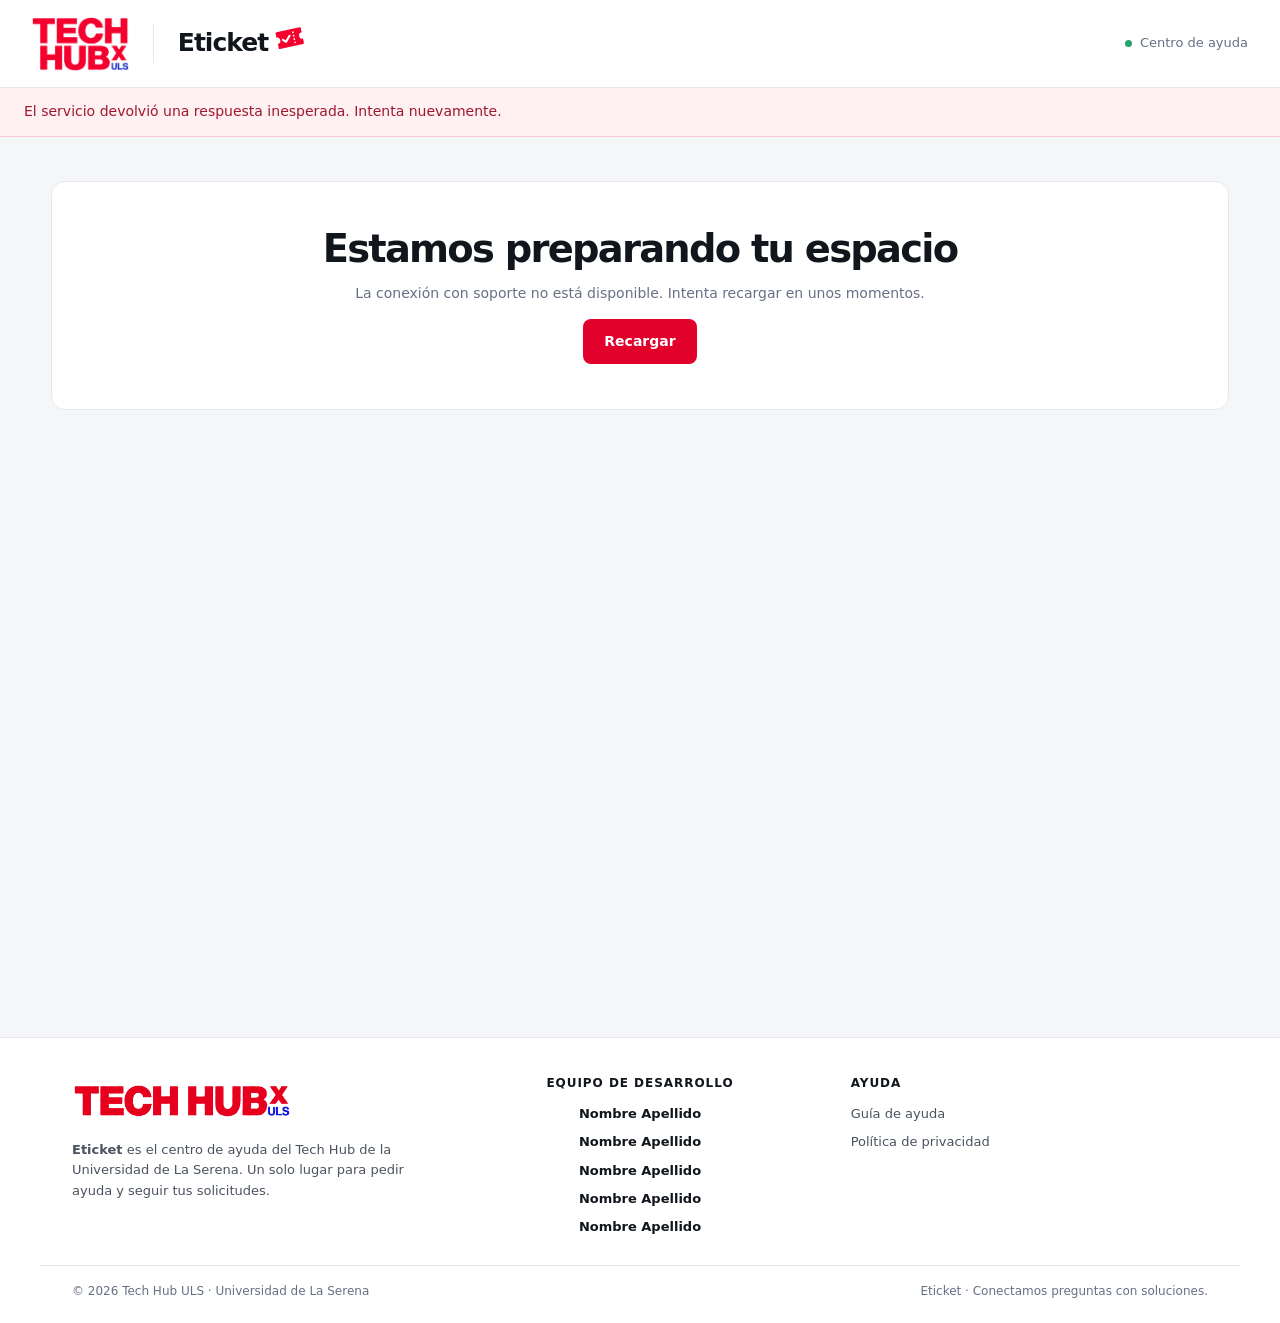
==== commit 1f7fb7f6: "feat: completa el portal Eticket con GLPI y 2FA por correo - Agrega pantallas de carga, filtros por " ====
--- a/site/index.html
+++ b/site/index.html
@@ -6,17 +6,16 @@
   <meta name="theme-color" content="#c8102e">
   <title>Eticket · Centro de ayuda Tech Hub</title>
   <link rel="icon" href="assets/favicon.svg" type="image/svg+xml">
-  <link rel="stylesheet" href="assets/portal.css?v=20261115b">
-  <script src="config.js?v=20261115b" defer></script>
-  <script src="assets/layout.js?v=20261115b" defer></script>
-  <script src="assets/demo.js?v=20261115b" defer></script>
-  <script src="assets/portal.js?v=20261115b" defer></script>
+  <link rel="stylesheet" href="assets/portal.css?v=20261122d">
+  <script src="config.js?v=20261122d" defer></script>
+  <script src="assets/layout.js?v=20261122d" defer></script>
+  <script src="assets/portal.js?v=20261122h" defer></script>
 </head>
 <body>
   <a class="skip-link" href="#main">Saltar al contenido</a>
   <header class="topbar">
     <a class="brand" href="#/inicio" aria-label="Eticket, inicio"><img src="assets/logo-techhub-uls.png" alt="Tech Hub ULS" width="216" height="48"><span class="brand-name">Eticket<svg class="brand-ticket" viewBox="0 0 28 20" aria-hidden="true" focusable="false"><path d="M3 2h22a1 1 0 0 1 1 1v4a3 3 0 0 0 0 6v4a1 1 0 0 1-1 1H3a1 1 0 0 1-1-1v-4a3 3 0 0 0 0-6V3a1 1 0 0 1 1-1z"/><path class="brand-ticket-cut" d="M18 4.5v11"/><path class="brand-ticket-check" d="M7.5 10.2l2.4 2.4 4.4-4.8"/></svg></span></a>
-    <div class="top-actions"><a id="origin-link" class="back-link" hidden>← Volver al sitio de origen</a><span class="service-label"><span></span> Centro de ayuda</span><button id="logout" class="button subtle small" hidden>Cerrar sesión</button></div>
+    <div class="top-actions"><a id="origin-link" class="back-link" hidden>← Volver al sitio de origen</a><span class="service-label"><span></span> Centro de ayuda</span><a id="profile-link" href="#/perfil" data-nav="perfil" class="button subtle small" hidden>Mi perfil</a><button id="logout" class="button danger small" hidden>Cerrar sesión</button></div>
   </header>
   <div id="notice" class="notice" role="status" aria-live="polite" hidden></div>
   <div class="workspace" id="workspace">
@@ -31,10 +30,10 @@
       <div class="sidebar-help"><span class="help-mark">?</span><strong>Estamos para ayudarte</strong><p>Describe lo que ocurre y sigue la conversación desde aquí.</p><a href="guia.html">Guía de ayuda ↗</a></div>
       <div class="account"><span class="avatar" id="account-avatar"></span><div><strong id="account-name"></strong><small id="account-role"></small></div></div>
     </aside>
-    <main id="main" tabindex="-1"><div class="loading">Preparando tu espacio de ayuda…</div></main>
+    <main id="main" tabindex="-1"><div class="skeleton skeleton-page" role="status"><span class="visually-hidden">Preparando tu espacio de ayuda</span><div aria-hidden="true"><div class="skeleton-heading"><span></span><span></span></div><div class="skeleton-block"><span></span><span></span><span></span></div><div class="skeleton-block"><span></span><span></span><span></span></div></div></div></main>
   </div>
   <footer class="site-footer" id="site-footer"></footer>
-  <dialog id="confirm-dialog" aria-labelledby="confirm-title"><h2 id="confirm-title">Enviar a la papelera</h2><p>La solicitud dejará de aparecer en el portal. Su historial se conserva en GLPI y la administración puede recuperarla.</p><div class="actions"><button class="button subtle" id="cancel-delete">Cancelar</button><button class="button danger" id="confirm-delete">Enviar a la papelera</button></div></dialog>
+  <dialog id="confirm-dialog" aria-labelledby="confirm-title"><h2 id="confirm-title">Eliminar definitivamente</h2><p>Esta solicitud se eliminará de GLPI de forma permanente.</p><div class="actions"><button class="button subtle" id="cancel-delete">Cancelar</button><button class="button danger" id="confirm-delete">Eliminar definitivamente</button></div></dialog>
   <noscript>Activa JavaScript para utilizar el portal de solicitudes.</noscript>
 </body>
 </html>
--- a/site/assets/portal.css
+++ b/site/assets/portal.css
@@ -2117,6 +2117,17 @@
 .user-row .profile-tier { flex-wrap: wrap; }
 .user-row.inactive { background: var(--soft); }
 .user-row.inactive .profile-main strong { color: var(--muted); }
+.user-row.user-role-cliente { border-left: 4px solid #c8102e; }
+.user-row.user-role-gestor { border-left: 4px solid #45b8e8; }
+.button.edit-action { background: #155981; color: #fff; }
+.button.edit-action:hover { background: #10486a; }
+.button.restore-action { background: #f5d780; color: #352600; }
+.button.restore-action:hover { background: #ebc65d; }
+.base-field summary { background: #272d35; color: #fff; border-radius: 10px; }
+.base-field[open] summary { border-radius: 10px 10px 0 0; }
+.base-field summary:hover { background: #363e49; }
+.base-field-name, .base-field-edit { color: #fff; }
+.base-field-body select { background-color: #272d35; color: #fff; color-scheme: dark; }
 .state-off { color: #8a1c2c; font-weight: 600; }
 .profile-form .form-row { display: grid; grid-template-columns: 1fr 1fr; gap: 0 16px; }
 .profile-form input[readonly] { background: var(--soft); color: var(--muted); }
@@ -2140,4 +2151,22 @@
   .footer-inner > .footer-col:nth-child(2) {
     text-align: left;
   }
-}+}
+.skeleton-heading, .skeleton-block { display: grid; gap: .75rem; }
+.skeleton-heading { margin-bottom: 1.5rem; }
+.skeleton-block { padding: 1.25rem; margin-bottom: .75rem; border: 1px solid #dce4ee; border-radius: 1rem; }
+.skeleton [aria-hidden] span {
+  display: block;
+  height: .85rem;
+  border-radius: .4rem;
+  background: #e4ebf3;
+  animation: skeleton-pulse 1.4s ease-in-out infinite alternate;
+}
+.skeleton-heading span:first-child { height: 2.25rem; width: min(70%, 27rem); }
+.skeleton-heading span:last-child { width: min(90%, 35rem); }
+.skeleton-block span:first-child { height: 1.15rem; width: 48%; }
+.skeleton-block span:last-child { width: 68%; }
+@keyframes skeleton-pulse { to { opacity: .5; } }
+@media (prefers-reduced-motion: reduce) {
+  .skeleton [aria-hidden] span { animation: none; }
+}
